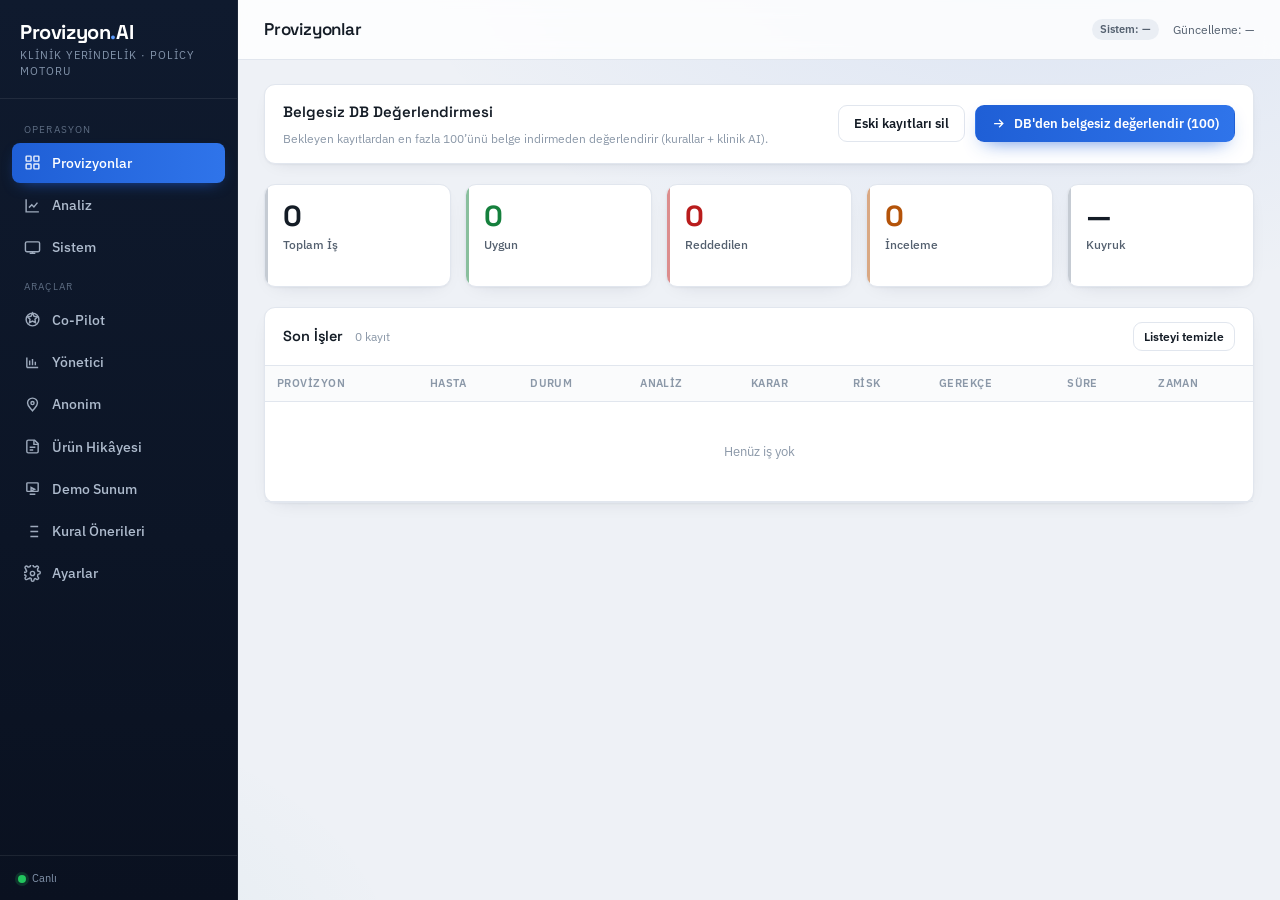
==== provizyon/provizyon_engine/static/dashboard.html @ 6553a77d "Initial import of GemmaApp workspace. Push local MedGemma gateway, provision engine, and related dem" ====
<!DOCTYPE html>
<html lang="tr">
<head>
<meta charset="utf-8">
<meta name="viewport" content="width=device-width, initial-scale=1">
<title>Provizyon · Klinik Yerindelik & Policy Motoru</title>
<link rel="preconnect" href="https://fonts.googleapis.com">
<link rel="preconnect" href="https://fonts.gstatic.com" crossorigin>
<link href="https://fonts.googleapis.com/css2?family=Space+Grotesk:wght@500;600;700&family=IBM+Plex+Sans:wght@400;500;600;700&display=swap" rel="stylesheet">
<style>
  :root{
    --bg:#eef1f6; --panel:#ffffff; --sidebar:#0f1a2e; --sidebar-hover:#1a2942;
    --border:#e1e6ee; --text:#141c26; --text2:#54606f; --text3:#8b98a8;
    --accent:#1f5fd6; --accent-deep:#123a86; --teal:#0f8a8a;
    --green:#15803d; --green-bg:#e6f6ec;
    --red:#b91c1c; --red-bg:#fdeaea; --amber:#b45309; --amber-bg:#fbf1e0;
    --gray-bg:#eaeef4; --radius:11px;
    --font-ui:"IBM Plex Sans",-apple-system,BlinkMacSystemFont,"Segoe UI",sans-serif;
    --font-display:"Space Grotesk","IBM Plex Sans",sans-serif;
    --shadow:0 1px 2px rgba(16,29,54,.04),0 6px 20px -12px rgba(16,29,54,.18);
  }
  *{box-sizing:border-box}
  html,body{margin:0;height:100%}
  body{font-family:var(--font-ui);
    background:
      radial-gradient(1100px 620px at 82% -8%, rgba(31,95,214,.09), transparent 60%),
      radial-gradient(880px 520px at -6% 108%, rgba(15,138,138,.07), transparent 55%),
      var(--bg);
    color:var(--text);font-size:14px;line-height:1.5;-webkit-font-smoothing:antialiased}
  a{color:var(--accent);text-decoration:none}
  h1,h2,h3,.font-display{font-family:var(--font-display)}

  /* Layout */
  .app{display:flex;min-height:100vh}
  .sidebar{width:238px;color:#c3cede;display:flex;flex-direction:column;
    position:fixed;top:0;bottom:0;left:0;
    background:linear-gradient(180deg,#0f1a2e 0%,#0c1526 60%,#0a1120 100%);
    border-right:1px solid rgba(255,255,255,.06)}
  .brand{padding:22px 20px 18px;border-bottom:1px solid rgba(255,255,255,.08)}
  .brand h1{font-size:20px;margin:0;color:#fff;font-weight:700;letter-spacing:-.4px;line-height:1.05}
  .brand h1 em{font-style:normal;color:#5b9bff}
  .brand span{font-size:10.5px;color:#8394ab;letter-spacing:.09em;text-transform:uppercase;display:block;margin-top:5px}
  .nav{padding:14px 12px;flex:1}
  .nav-lbl{font-size:9.5px;letter-spacing:.12em;text-transform:uppercase;color:#5d6c82;padding:10px 12px 6px}
  .nav-item{display:flex;align-items:center;gap:11px;padding:10px 12px;border-radius:8px;cursor:pointer;
    color:#aebbcd;font-size:13.5px;font-weight:500;margin-bottom:2px;user-select:none;transition:.15s}
  .nav-item:hover{background:var(--sidebar-hover);color:#fff}
  .nav-item.active{background:linear-gradient(90deg,var(--accent),#2f74ea);color:#fff;box-shadow:0 6px 16px -8px rgba(31,95,214,.9)}
  .nav-item svg{width:17px;height:17px;flex:none;opacity:.9}
  .side-foot{padding:14px 18px;border-top:1px solid rgba(255,255,255,.08);font-size:11px;color:#8394ab}
  .side-foot .dot{display:inline-block;width:8px;height:8px;border-radius:50%;background:#64748b;margin-right:6px;vertical-align:middle}
  .side-foot .dot.on{background:#22c55e;box-shadow:0 0 0 3px rgba(34,197,94,.18)}
  .side-foot .dot.err{background:#ef4444}

  .main{margin-left:238px;flex:1;display:flex;flex-direction:column;min-width:0;min-height:100vh}
  .topbar{min-height:60px;background:rgba(255,255,255,.82);backdrop-filter:blur(10px);
    border-bottom:1px solid var(--border);
    display:flex;align-items:center;justify-content:space-between;padding:0 26px;position:sticky;top:0;z-index:5;gap:16px}
  .topbar h2{font-size:17px;margin:0;font-weight:600;letter-spacing:-.2px}
  .topbar-right{display:flex;align-items:center;gap:14px;font-size:12px;color:var(--text2)}
  .content{padding:24px 26px;flex:1;max-width:1320px;width:100%}
  .content.embed-mode{padding:0;max-width:none;display:flex;flex-direction:column;
    height:calc(100vh - 60px);min-height:calc(100vh - 60px)}
  .view-embed{display:none;flex:1;min-height:0;flex-direction:column}
  .view-embed.active{display:flex}
  .view-embed iframe{flex:1;width:100%;height:100%;border:0;background:#fff;display:block}

  /* CTA / buttons */
  .btn{font-family:var(--font-ui);font-size:13px;font-weight:600;border-radius:9px;padding:9px 15px;cursor:pointer;
    border:1px solid var(--border);background:var(--panel);color:var(--text);display:inline-flex;align-items:center;gap:8px;transition:.15s}
  .btn:hover{border-color:#c4cede;box-shadow:var(--shadow)}
  .btn:disabled{opacity:.55;cursor:not-allowed}
  .btn-primary{background:linear-gradient(90deg,var(--accent),#2f74ea);color:#fff;border-color:transparent;
    box-shadow:0 8px 20px -10px rgba(31,95,214,.85)}
  .btn-primary:hover{filter:brightness(1.05);box-shadow:0 10px 26px -10px rgba(31,95,214,.95)}
  .btn svg{width:15px;height:15px}
  .cta-note{font-size:11.5px;color:var(--text3);margin-top:6px}
  .view{display:none}
  .view.active{display:block}
  .view.view-embed.active{display:flex}

  /* KPI cards */
  .kpi-row{display:grid;grid-template-columns:repeat(auto-fit,minmax(172px,1fr));gap:14px;margin-bottom:20px}
  .kpi{background:var(--panel);border:1px solid var(--border);border-radius:var(--radius);padding:16px 18px;
    box-shadow:var(--shadow);position:relative;overflow:hidden}
  .kpi:before{content:"";position:absolute;left:0;top:0;bottom:0;width:3px;background:var(--text3);opacity:.5}
  .kpi.green:before{background:var(--green)} .kpi.red:before{background:var(--red)} .kpi.amber:before{background:var(--amber)}
  .kpi .val{font-family:var(--font-display);font-size:29px;font-weight:700;line-height:1.05;letter-spacing:-.5px}
  .kpi .lbl{font-size:12px;color:var(--text2);margin-top:5px;font-weight:500}
  .kpi .sub{font-size:11px;color:var(--text3);margin-top:2px;min-height:14px}
  .kpi.green .val{color:var(--green)} .kpi.red .val{color:var(--red)} .kpi.amber .val{color:var(--amber)}

  /* Cards / panels */
  .card{background:var(--panel);border:1px solid var(--border);border-radius:var(--radius);margin-bottom:18px;box-shadow:var(--shadow)}
  .card-head{padding:14px 18px;border-bottom:1px solid var(--border);display:flex;align-items:center;justify-content:space-between;gap:12px}
  .card-head h3{margin:0;font-size:14.5px;font-weight:600;letter-spacing:-.1px}
  .card-body{padding:16px 18px}
  .muted{color:var(--text3);font-size:12px}

  /* Table */
  table{width:100%;border-collapse:collapse}
  th{text-align:left;font-size:11px;text-transform:uppercase;letter-spacing:.04em;color:var(--text3);
    font-weight:600;padding:9px 12px;border-bottom:1px solid var(--border);background:#fafbfc;position:sticky;top:0}
  td{padding:9px 12px;border-bottom:1px solid var(--border);font-size:13px;vertical-align:middle}
  tr.clickable{cursor:pointer}
  tr.clickable:hover{background:#f7f9fb}
  tr.active-row{background:#eef4ff}
  .tbl-wrap{max-height:460px;overflow:auto}

  /* Badges */
  .badge{display:inline-block;padding:2px 8px;border-radius:20px;font-size:11px;font-weight:600;white-space:nowrap}
  .b-green{background:var(--green-bg);color:var(--green)}
  .b-red{background:var(--red-bg);color:var(--red)}
  .b-amber{background:var(--amber-bg);color:var(--amber)}
  .b-gray{background:var(--gray-bg);color:var(--text2)}
  .b-blue{background:#e8f0fe;color:var(--accent)}
  .b-skip{background:#eef2f7;color:#64748b;border:1px dashed #c3cede}
  .b-teal{background:#e2f4f4;color:var(--teal)}

  /* Detail */
  .banner{display:flex;gap:14px;align-items:center;padding:16px 18px;border-radius:var(--radius);margin-bottom:16px}
  .banner.allowed{background:var(--green-bg)} .banner.denied{background:var(--red-bg)} .banner.review{background:var(--amber-bg)}
  .banner .ico{width:40px;height:40px;border-radius:50%;display:flex;align-items:center;justify-content:center;
    font-size:22px;font-weight:700;color:#fff;flex:none}
  .banner.allowed .ico{background:var(--green)} .banner.denied .ico{background:var(--red)} .banner.review .ico{background:var(--amber)}
  .banner h3{margin:0 0 2px;font-size:16px}
  .info-grid{display:grid;grid-template-columns:repeat(auto-fit,minmax(160px,1fr));gap:14px}
  .info-grid .k{font-size:10px;text-transform:uppercase;letter-spacing:.04em;color:var(--text3);display:block}
  .info-grid .v{font-weight:600}
  pre.raw{background:#0f172a;color:#cbd5e1;padding:14px;border-radius:6px;overflow:auto;font-size:11.5px;
    max-height:420px;line-height:1.5;margin:0}
  details.raw-wrap summary{cursor:pointer;font-size:12px;color:var(--text2);padding:6px 0}

  /* charts */
  .donut{width:180px;height:180px;border-radius:50%;position:relative;flex:none}
  .donut .hole{position:absolute;inset:34px;background:var(--panel);border-radius:50%;display:flex;
    flex-direction:column;align-items:center;justify-content:center}
  .donut .hole b{font-size:24px} .donut .hole span{font-size:11px;color:var(--text3)}
  .legend{display:flex;flex-direction:column;gap:7px;font-size:12.5px}
  .legend .row{display:flex;align-items:center;gap:8px}
  .legend .dot{width:11px;height:11px;border-radius:3px;flex:none}
  .bar-line{margin-bottom:12px}
  .bar-line .lab{font-size:12px;font-weight:500;margin-bottom:5px;display:flex;justify-content:space-between}
  .bar-track{display:flex;height:20px;border-radius:4px;overflow:hidden;background:var(--gray-bg)}
  .bar-track > div{display:flex;align-items:center;justify-content:center;color:#fff;font-size:10px;font-weight:600}
  .sys-grid{display:grid;grid-template-columns:repeat(auto-fill,minmax(150px,1fr));gap:12px}
  .sys-item{background:var(--panel);border:1px solid var(--border);border-radius:6px;padding:14px}
  .sys-item .v{font-size:20px;font-weight:700} .sys-item .v.warn{color:var(--red)}
  .sys-item .l{font-size:11px;color:var(--text2);margin-top:3px}

  /* settings */
  .set-row{display:flex;align-items:center;justify-content:space-between;padding:13px 0;border-bottom:1px solid var(--border)}
  .set-row:last-child{border-bottom:none}
  .set-row .desc{font-size:12px;color:var(--text3);margin-top:2px}
  input[type=number]{width:80px;padding:6px 8px;border:1px solid var(--border);border-radius:6px;font-size:13px}
  .switch{position:relative;width:42px;height:24px}
  .switch input{opacity:0;width:0;height:0}
  .slider{position:absolute;inset:0;background:#cbd5e1;border-radius:24px;transition:.2s;cursor:pointer}
  .slider:before{content:"";position:absolute;width:18px;height:18px;left:3px;top:3px;background:#fff;border-radius:50%;transition:.2s}
  .switch input:checked + .slider{background:var(--accent)}
  .switch input:checked + .slider:before{transform:translateX(18px)}
  .empty{text-align:center;color:var(--text3);padding:40px 0;font-size:13px}
  .spinner{display:inline-block;width:16px;height:16px;border:2px solid var(--border);border-top-color:var(--accent);
    border-radius:50%;animation:spin .7s linear infinite;vertical-align:middle}
  @keyframes spin{to{transform:rotate(360deg)}}

  /* MedGemma / layer detail */
  .mg-block{border:1px solid var(--border);border-radius:var(--radius);padding:15px 18px;margin:0 0 16px;
    background:linear-gradient(180deg,#f6f9fe,#ffffff)}
  .mg-block h4{margin:0 0 4px;font-size:13.5px;font-family:var(--font-display);display:flex;align-items:center;gap:8px}
  .mg-flags{display:flex;flex-wrap:wrap;gap:7px;margin:10px 0 0}
  .mg-flag{font-size:11px;padding:3px 9px;border-radius:20px;background:var(--gray-bg);color:var(--text2);font-weight:500}
  .mg-flag.pos{background:var(--green-bg);color:var(--green)}
  .mg-flag.neg{background:var(--red-bg);color:var(--red)}
  .mg-flag.na{background:#eef2f7;color:#8b98a8}
  .docmode{display:flex;gap:11px;align-items:flex-start;padding:11px 15px;border-radius:var(--radius);
    background:#eef2f7;border:1px dashed #c3cede;color:var(--text2);font-size:12.5px;margin-bottom:14px}
  .docmode b{color:var(--text)}

  /* Ürün Hikâyesi */
  .story-hero{position:relative;overflow:hidden;border-radius:16px;padding:32px 34px;margin-bottom:20px;color:#eaf1ff;
    background:linear-gradient(135deg,#0f1a2e 0%,#123a86 62%,#1f5fd6 130%)}
  .story-hero:after{content:"";position:absolute;inset:0;opacity:.5;
    background:radial-gradient(520px 300px at 88% 0%,rgba(91,155,255,.35),transparent 60%)}
  .story-hero>*{position:relative;z-index:1}
  .story-hero .ey{font-size:11px;letter-spacing:.14em;text-transform:uppercase;color:#8fb4ff;font-weight:600}
  .story-hero h1{font-size:30px;margin:8px 0 10px;letter-spacing:-.6px;line-height:1.08;color:#fff;max-width:20ch}
  .story-hero p{font-size:14.5px;color:#c3d4f2;margin:0;max-width:70ch;line-height:1.6}
  .cap-grid{display:grid;grid-template-columns:repeat(auto-fit,minmax(240px,1fr));gap:14px;margin-bottom:18px}
  .cap{border:1px solid var(--border);border-radius:var(--radius);padding:16px 18px;background:var(--panel);box-shadow:var(--shadow)}
  .cap .tag{font-size:10.5px;letter-spacing:.06em;text-transform:uppercase;font-weight:700;margin-bottom:7px;display:inline-block}
  .cap.clin{border-top:3px solid var(--teal)} .cap.clin .tag{color:var(--teal)}
  .cap.policy{border-top:3px solid var(--accent)} .cap.policy .tag{color:var(--accent)}
  .cap.exp{border-top:3px solid var(--amber)} .cap.exp .tag{color:var(--amber)}
  .cap h4{margin:0 0 6px;font-size:15px;font-family:var(--font-display)}
  .cap p{margin:0;font-size:12.8px;color:var(--text2);line-height:1.55}
  .quote{border-left:3px solid var(--accent);background:#f6f9fe;padding:14px 18px;border-radius:0 10px 10px 0;
    font-size:13.5px;color:var(--text);line-height:1.62}
  .story-grid{display:grid;grid-template-columns:1fr 1fr;gap:18px}
  @media(max-width:860px){.story-grid{grid-template-columns:1fr}}
  .chk{list-style:none;padding:0;margin:0}
  .chk li{padding:7px 0 7px 26px;position:relative;font-size:13px;color:var(--text);border-bottom:1px solid var(--border)}
  .chk li:last-child{border-bottom:none}
  .chk li:before{content:"";position:absolute;left:0;top:11px;width:14px;height:14px;border-radius:4px;background:var(--green-bg);
    border:1px solid var(--green)}
  .chk.todo li:before{background:var(--amber-bg);border-color:var(--amber)}
  .steps{counter-reset:s;list-style:none;padding:0;margin:0}
  .steps li{position:relative;padding:10px 0 10px 40px;font-size:13px;border-bottom:1px solid var(--border)}
  .steps li:last-child{border-bottom:none}
  .steps li:before{counter-increment:s;content:counter(s);position:absolute;left:0;top:9px;width:26px;height:26px;
    border-radius:50%;background:var(--accent);color:#fff;font-weight:700;font-size:12px;display:flex;align-items:center;justify-content:center}
  .metric-tbl td{padding:8px 12px}
  .metric-tbl td:last-child{text-align:right;font-family:var(--font-display);font-weight:600}
  .funnel-note{font-size:12.5px;color:var(--text2);line-height:1.55;margin:0 0 14px}
  .funnel-strip{display:grid;grid-template-columns:repeat(6,minmax(0,1fr));gap:10px;margin:0}
  @media(max-width:1100px){.funnel-strip{grid-template-columns:repeat(3,minmax(0,1fr))}}
  @media(max-width:640px){.funnel-strip{grid-template-columns:1fr 1fr}}
  .funnel-step{position:relative;border:1px solid var(--border);border-radius:12px;padding:14px 12px 12px;
    background:linear-gradient(180deg,#fbfcfe 0%,#f3f7fc 100%);min-height:118px}
  .funnel-step .n{position:absolute;top:10px;right:10px;width:22px;height:22px;border-radius:50%;
    background:var(--accent);color:#fff;font-size:11px;font-weight:700;display:flex;align-items:center;justify-content:center}
  .funnel-step .lbl{font-size:11.5px;font-weight:600;color:var(--text2);line-height:1.35;padding-right:24px;min-height:2.6em}
  .funnel-step .val{font-family:var(--font-display);font-size:22px;font-weight:700;letter-spacing:-.4px;margin:6px 0 4px;color:var(--text)}
  .funnel-step .hint{font-size:11px;color:var(--muted);line-height:1.4}
  .funnel-step.pilot{border-color:#c7d9f5;background:linear-gradient(180deg,#f7faff 0%,#eef5ff 100%)}
  .funnel-callout{margin-top:14px;padding:12px 14px;border-radius:10px;background:#f6f9fe;border:1px solid #d7e4f6;
    font-size:12.5px;color:var(--text2);line-height:1.55}
  .funnel-callout b{color:var(--text)}
  .shadow-advice{margin:0 0 16px;padding:14px 16px;border-radius:12px;border:1px dashed #c4a35a;
    background:linear-gradient(180deg,#fffbeb 0%,#fef9ef 100%)}
  .shadow-advice.match{border-color:#c4a35a}
  .shadow-advice.miss{border-style:solid;border-color:#d7e0ec;background:#f7f9fc}
  .shadow-advice h4{margin:0 0 6px;font-size:13.5px;font-family:var(--font-display);display:flex;gap:8px;align-items:center;flex-wrap:wrap}
  .shadow-advice p{margin:0;font-size:12.5px;color:var(--text2);line-height:1.55}
</style>
</head>
<body>
<div class="app">
  <!-- Sidebar -->
  <aside class="sidebar">
    <div class="brand">
      <h1>Provizyon<em>.</em>AI</h1>
      <span>Klinik Yerindelik · Policy Motoru</span>
    </div>
    <nav class="nav">
      <div class="nav-lbl">Operasyon</div>
      <div class="nav-item active" data-view="prov" data-title="Provizyonlar">
        <svg viewBox="0 0 24 24" fill="none" stroke="currentColor" stroke-width="2"><rect x="3" y="3" width="7" height="7" rx="1"/><rect x="14" y="3" width="7" height="7" rx="1"/><rect x="3" y="14" width="7" height="7" rx="1"/><rect x="14" y="14" width="7" height="7" rx="1"/></svg>
        Provizyonlar
      </div>
      <div class="nav-item" data-view="analiz" data-title="Analiz">
        <svg viewBox="0 0 24 24" fill="none" stroke="currentColor" stroke-width="2"><path d="M3 3v18h18"/><path d="M7 15l4-4 3 3 5-6"/></svg>
        Analiz
      </div>
      <div class="nav-item" data-view="sistem" data-title="Sistem Sağlığı">
        <svg viewBox="0 0 24 24" fill="none" stroke="currentColor" stroke-width="2"><rect x="2" y="4" width="20" height="14" rx="2"/><path d="M8 20h8M12 18v2"/></svg>
        Sistem
      </div>
      <div class="nav-lbl">Araçlar</div>
      <div class="nav-item" data-view="copilot" data-title="Co-Pilot">
        <svg viewBox="0 0 24 24" fill="none" stroke="currentColor" stroke-width="2"><path d="M12 3l2.2 4.5L19 8.3l-3.5 3.4.8 4.8L12 14.3 7.7 16.5l.8-4.8L5 8.3l4.8-.8z"/><circle cx="12" cy="12" r="9"/></svg>
        Co-Pilot
      </div>
      <div class="nav-item" data-view="yonetici" data-title="Yönetici Özeti">
        <svg viewBox="0 0 24 24" fill="none" stroke="currentColor" stroke-width="2"><path d="M4 19V5M4 19h16M8 16V9M12 16V7M16 16v-5"/></svg>
        Yönetici
      </div>
      <div class="nav-item" data-view="anonim" data-title="Anonim Önizleme">
        <svg viewBox="0 0 24 24" fill="none" stroke="currentColor" stroke-width="2"><path d="M12 3a7 7 0 0 1 7 7c0 4-3 6-7 11-4-5-7-7-7-11a7 7 0 0 1 7-7z"/><circle cx="12" cy="10" r="2.2"/></svg>
        Anonim
      </div>
      <div class="nav-item" data-view="hikaye" data-title="Ürün Hikâyesi">
        <svg viewBox="0 0 24 24" fill="none" stroke="currentColor" stroke-width="2"><path d="M4 5a2 2 0 0 1 2-2h9l5 5v11a2 2 0 0 1-2 2H6a2 2 0 0 1-2-2z"/><path d="M14 3v6h6M8 13h8M8 17h5"/></svg>
        Ürün Hikâyesi
      </div>
      <div class="nav-item" data-view="demosunum" data-title="Demo Sunum">
        <svg viewBox="0 0 24 24" fill="none" stroke="currentColor" stroke-width="2"><path d="M5 4h14a1 1 0 0 1 1 1v10a1 1 0 0 1-1 1H5a1 1 0 0 1-1-1V5a1 1 0 0 1 1-1z"/><path d="M8 20h8M10 10.5l5 2.5-5 2.5z"/></svg>
        Demo Sunum
      </div>
      <div class="nav-item" data-view="kuralonerileri" data-title="Kural Önerileri">
        <svg viewBox="0 0 24 24" fill="none" stroke="currentColor" stroke-width="2"><path d="M9 5h11M9 12h11M9 19h11"/><path d="M4 5h.01M4 12h.01M4 19h.01"/></svg>
        Kural Önerileri
      </div>
      <div class="nav-item" data-view="ayarlar" data-title="Ayarlar">
        <svg viewBox="0 0 24 24" fill="none" stroke="currentColor" stroke-width="2"><circle cx="12" cy="12" r="3"/><path d="M19.4 15a1.6 1.6 0 0 0 .3 1.8l.1.1a2 2 0 1 1-2.8 2.8l-.1-.1a1.6 1.6 0 0 0-2.7 1.1V21a2 2 0 1 1-4 0v-.1A1.6 1.6 0 0 0 7 19.4a1.6 1.6 0 0 0-1.8.3l-.1.1a2 2 0 1 1-2.8-2.8l.1-.1a1.6 1.6 0 0 0-1.1-2.7H1a2 2 0 1 1 0-4h.1A1.6 1.6 0 0 0 2.6 7a1.6 1.6 0 0 0-.3-1.8l-.1-.1a2 2 0 1 1 2.8-2.8l.1.1A1.6 1.6 0 0 0 7 2.6h.1A1.6 1.6 0 0 0 9 1.1V1a2 2 0 1 1 4 0v.1A1.6 1.6 0 0 0 15 2.6a1.6 1.6 0 0 0 1.8-.3l.1-.1a2 2 0 1 1 2.8 2.8l-.1.1a1.6 1.6 0 0 0-.3 1.8V7a1.6 1.6 0 0 0 1.1 1.9H21a2 2 0 1 1 0 4h-.1a1.6 1.6 0 0 0-1.5 1z"/></svg>
        Ayarlar
      </div>
    </nav>
    <div class="side-foot">
      <div><span class="dot" id="liveDot"></span><span id="liveText">Bağlanıyor…</span></div>
    </div>
  </aside>

  <!-- Main -->
  <div class="main">
    <div class="topbar">
      <h2 id="viewTitle">Provizyonlar</h2>
      <div class="topbar-right">
        <span id="sysBadge" class="badge b-gray">Sistem: —</span>
        <span>Güncelleme: <span id="lastUpdate">—</span></span>
      </div>
    </div>

    <div class="content">
      <!-- ============ PROVIZYONLAR ============ -->
      <section class="view active" id="view-prov">
        <div class="card" style="margin-bottom:20px">
          <div class="card-body" style="display:flex;align-items:center;justify-content:space-between;gap:18px;flex-wrap:wrap">
            <div>
              <div style="font-family:var(--font-display);font-weight:600;font-size:15px">Belgesiz DB Değerlendirmesi</div>
              <div class="cta-note">Bekleyen kayıtlardan en fazla 100’ünü belge indirmeden değerlendirir (kurallar + klinik AI).</div>
            </div>
            <div style="display:flex;align-items:center;gap:10px;flex-wrap:wrap">
              <span id="ctaMsg" class="cta-note" style="margin:0"></span>
              <button class="btn" id="ctaClearOld" type="button" title="Tamamlanan / eski sonuçları listeden sil">Eski kayıtları sil</button>
              <button class="btn btn-primary" id="ctaDocless">
                <svg viewBox="0 0 24 24" fill="none" stroke="currentColor" stroke-width="2"><path d="M5 12h14M13 6l6 6-6 6"/></svg>
                DB'den belgesiz değerlendir (100)
              </button>
            </div>
          </div>
        </div>
        <div class="kpi-row">
          <div class="kpi"><div class="val" id="kpiTotal">—</div><div class="lbl">Toplam İş</div></div>
          <div class="kpi green"><div class="val" id="kpiOk">—</div><div class="lbl">Uygun</div></div>
          <div class="kpi red"><div class="val" id="kpiDenied">—</div><div class="lbl">Reddedilen</div></div>
          <div class="kpi amber"><div class="val" id="kpiReview">—</div><div class="lbl">İnceleme</div></div>
          <div class="kpi"><div class="val" id="kpiQueue">—</div><div class="lbl">Kuyruk</div><div class="sub" id="kpiQueueSub"></div></div>
        </div>

        <div class="card">
          <div class="card-head"><h3>Son İşler</h3><span class="muted" id="recentCount"></span>
            <button class="btn" id="btnClearRecent" type="button" style="margin-left:auto;font-size:12px;padding:6px 10px">Listeyi temizle</button>
          </div>
          <div class="tbl-wrap">
            <table>
              <thead><tr><th>Provizyon</th><th>Hasta</th><th>Durum</th><th>Analiz</th><th>Karar</th><th>Risk</th><th>Gerekçe</th><th>Süre</th><th>Zaman</th></tr></thead>
              <tbody id="recentTb"><tr><td colspan="9" class="empty">Yükleniyor…</td></tr></tbody>
            </table>
          </div>
        </div>

        <div class="card" id="detailCard" style="display:none">
          <div class="card-head"><h3>İş Detayı</h3><span class="muted" id="detailId"></span></div>
          <div class="card-body" id="jobDetail"></div>
        </div>
      </section>

      <!-- ============ ANALIZ ============ -->
      <section class="view" id="view-analiz">
        <div id="anLoading" class="empty"><span class="spinner"></span> Analiz yükleniyor…</div>
        <div id="anContent" style="display:none">
          <div class="kpi-row">
            <div class="kpi"><div class="val" id="anTotal">—</div><div class="lbl">Toplam Provizyon</div><div class="sub" id="anTotalSub"></div></div>
            <div class="kpi"><div class="val" id="anPoints">—</div><div class="lbl">Vektör Nokta</div><div class="sub"></div></div>
            <div class="kpi"><div class="val" id="anHuv">—</div><div class="lbl">HUV Kayıt</div><div class="sub"></div></div>
            <div class="kpi"><div class="val" id="anSut">—</div><div class="lbl">SUT Kayıt</div><div class="sub"></div></div>
          </div>
          <div class="card">
            <div class="card-head"><h3>Nihai Karar Dağılımı</h3></div>
            <div class="card-body" style="display:flex;gap:32px;align-items:center;flex-wrap:wrap">
              <div class="donut" id="anDonut"></div>
              <div class="legend" id="anLegend"></div>
            </div>
          </div>
          <div class="card">
            <div class="card-head"><h3>Katman Durumları</h3></div>
            <div class="card-body" id="anLayerBars"></div>
          </div>
          <div class="card">
            <div class="card-head"><h3>Demografi</h3></div>
            <div class="card-body" style="display:grid;grid-template-columns:repeat(auto-fit,minmax(230px,1fr));gap:24px">
              <div><div class="muted" style="margin-bottom:8px">Yaş Grubu</div><div id="anYasBars"></div></div>
              <div><div class="muted" style="margin-bottom:8px">Cinsiyet</div><div id="anCinsBars"></div></div>
              <div><div class="muted" style="margin-bottom:8px">Kurum Tipi</div><div id="anFacBars"></div></div>
            </div>
          </div>
          <div class="card">
            <div class="card-head"><h3>Kurum Bazlı Performans</h3></div>
            <div class="tbl-wrap" style="max-height:360px">
              <table>
                <thead><tr>
                  <th>Kurum</th><th>Toplam</th><th>Uygun</th><th>Tanı Uyumsuz</th>
                  <th>Tanı Eksik</th><th>İnceleme</th><th>Diğer Red</th><th>Onay Oranı</th>
                </tr></thead>
                <tbody id="anKurumTb"><tr><td colspan="8" class="empty">—</td></tr></tbody>
              </table>
            </div>
          </div>
          <div class="card">
            <div class="card-head"><h3>Son Tanı Uyumsuzluk Örnekleri</h3></div>
            <div class="tbl-wrap" style="max-height:320px">
              <table>
                <thead><tr><th>Provizyon</th><th>Layer</th><th>Kurum</th><th>Karar</th><th>Mesaj</th></tr></thead>
                <tbody id="anFailTb"><tr><td colspan="5" class="empty">—</td></tr></tbody>
              </table>
            </div>
          </div>
        </div>
      </section>

      <!-- ============ SISTEM ============ -->
      <section class="view" id="view-sistem">
        <div class="card">
          <div class="card-head"><h3>Servisler & Kaynaklar</h3><span class="muted" id="sysTs"></span></div>
          <div class="card-body"><div class="sys-grid" id="sysGrid"><div class="empty"><span class="spinner"></span> Yükleniyor…</div></div></div>
        </div>
      </section>

      <!-- ============ MODEL & HIKAYE ============ -->
      <section class="view" id="view-hikaye">
        <div class="story-hero">
          <div class="ey">Ürün Konumu</div>
          <h1>İki yetenek, bir uzman katmanı</h1>
          <p>MedGemma <strong>klinik yorum ve risk işareti</strong> üretir; canlı ödeme/mevzuat kararı ise
             <strong>deterministik SUT/HUV/ICD kural motorundadır</strong>. Yapay zekâ canlı karar verici değildir;
             belirsizlik ve yeni kural, yapılandırılmış uzman onayından geçer.</p>
        </div>

        <div class="cap-grid">
          <div class="cap clin">
            <span class="tag">Olasılıksal</span>
            <h4>Klinik Yerindelik Asistanı</h4>
            <p>MedGemma ağırlıklı. Çıktı tavsiye ve risk işaretidir; canlı bağlayıcı karar değildir.
               Belge yoksa yalnız üstveriyle klinik yerindelik yorumlar.</p>
          </div>
          <div class="cap policy">
            <span class="tag">Bağlayıcı</span>
            <h4>Kurumsal Politika ve Provizyon Motoru</h4>
            <p>Deterministik. SUT/HUV/ICD ve belge kuralları ile açıklanabilir sonuç.
               Canlı kararı bu katman verir; sonuç izlenebilir ve denetlenebilir.</p>
          </div>
          <div class="cap exp">
            <span class="tag">İnsan</span>
            <h4>Uzman İnceleme ve Yayın</h4>
            <p>Belirsizlik ve yeni kural için yetkili medikal-politika uzmanı.
               Yapılandırılmış karar → taslak → gölge gözlem → yönetim onayı → kontrollü yayın.</p>
          </div>
        </div>

        <div class="card">
          <div class="card-head"><h3>Yöneticiye kısa cevap</h3><span class="badge b-blue">Sabit ürün dili</span></div>
          <div class="card-body">
            <div class="quote">
              İki ayrı yerindeliği net ayırıyoruz: MedGemma klinik yorum üretir; canlı ödeme/mevzuat kararı
              deterministik kural motorundadır. Geçmişte <b>2,36 milyon</b> provizyon satırı tarandı;
              bu satırların tamamı Qdrant’a yazılmadı ve tamamı MedGemma’ya gönderilmedi — deterministik
              katmanla REVIEW yoğunluğu süzüldü, öncelikli <b>50</b> aday shadow incelemeye alındı,
              guardrail sonrası <b>3</b> gölge aday kaldı. 703790’da model geniş ICD önerirken göz→kulak
              kod hatası yaptı; öneri reddedilip yalnız <b>H40</b> kapalı gölge öneriye daraltıldı —
              canlı “manuel inceleme gerekli” değişmedi. Sonraki adım daha fazla model değil: uzman
              onayı → taslak → gölge deneme → kontrollü yayın.
            </div>
          </div>
        </div>

        <div class="card">
          <div class="card-head">
            <h3>İnceleme azaltma hunisi</h3>
            <span class="badge b-blue">2,36M → Top-50 → gölge</span>
          </div>
          <div class="card-body">
            <p id="shadowFunnelSubtitle" class="funnel-note">
              Paket özeti yükleniyor…
            </p>
            <div id="shadowFunnelStrip" class="funnel-strip"></div>
            <div id="shadowFunnelCallout" class="funnel-callout" hidden></div>
          </div>
        </div>

        <div class="story-grid">
          <div class="card">
            <div class="card-head"><h3>Üç katman — ne karşılıyoruz?</h3></div>
            <table>
              <thead><tr><th>Katman</th><th>Rol</th><th>Durum</th></tr></thead>
              <tbody>
                <tr><td style="font-weight:500">Klinik yerindelik</td><td style="color:var(--text2)">MedGemma tavsiye / risk</td><td><span class="badge b-amber">Kısmen</span></td></tr>
                <tr><td style="font-weight:500">Kurumsal politika motoru</td><td style="color:var(--text2)">SUT/HUV/ICD deterministik</td><td><span class="badge b-green">Büyük ölçüde</span></td></tr>
                <tr><td style="font-weight:500">Uzman + gölge gözlem + yayın</td><td style="color:var(--text2)">Yapılandırılmış onay → kural</td><td><span class="badge b-amber">Kısmen</span></td></tr>
              </tbody>
            </table>
          </div>
          <div class="card">
            <div class="card-head"><h3>İki sepet (karıştırılmamalı)</h3></div>
            <div class="card-body">
              <div style="margin-bottom:12px">
                <div style="font-weight:600;margin-bottom:3px">1 — Kurumsal bilgi + politika</div>
                <div class="muted" style="font-size:12.5px">Listeler, eşleştirme, kural hafızası, deterministik motor, inceleme kuyruğu, 703790 kapalı gölge öneri.</div>
              </div>
              <div>
                <div style="font-weight:600;margin-bottom:3px">2 — Çalışma ortamı (GemmaApp)</div>
                <div class="muted" style="font-size:12.5px">Model sunucusu, ağ geçidi, provizyon API/işçi/izleyici, kuyruk ve vektör servisleri, mimari dokümanlar.</div>
              </div>
            </div>
          </div>
        </div>

        <div class="story-grid">
          <div class="card">
            <div class="card-head">
              <h3>703790 — Model hatası → H40 daraltma</h3>
              <span id="shadowBadges" style="display:flex;gap:6px;flex-wrap:wrap">
                <span class="badge b-skip">Gölge gözlem kapalı</span>
                <span class="badge b-amber">Yayına hazır değil</span>
                <span class="badge b-gray">İnsan onayı yok</span>
              </span>
            </div>
            <div class="card-body">
              <p style="margin:0 0 12px;font-size:13px;color:var(--text2)">
                Sinir lifi analizörü (NFA). Model geniş ICD önerirken göz→kulak kod açıklaması hatası yaptı;
                öneri reddedildi, yalnız <b>H40*</b> (glokom) için kapalı gölge öneri hazırlandı.
                Canlı davranış değişmedi: <b>manuel inceleme gerekli</b>, otomatik onay yok
                (gölge kapalı · yayına hazır değil · otomatik uygulama yok).
              </p>
              <table class="metric-tbl">
                <tbody id="shadowH40Metrics">
                  <tr><td>Geçmiş 703790 inceleme satırı</td><td>212</td></tr>
                  <tr><td>H40 eşleşmesi (düzeltilmiş)</td><td>146</td></tr>
                  <tr><td>Teorik tam çözüm</td><td>7</td></tr>
                  <tr><td>Kısmi çözüm</td><td>139</td></tr>
                  <tr><td>H40 dışı (manuel kalır)</td><td>66</td></tr>
                </tbody>
              </table>
              <p id="shadowCounterfactualNote" class="muted" style="margin:12px 0 0;font-size:12px">
                Eski geniş model varsayımı (199 / 16 tam çözüm) geçersiz sayılır — yönetim kararı için kullanılmaz.
              </p>
              <p id="shadowBundleMeta" class="muted" style="margin:8px 0 0;font-size:11.5px;word-break:break-all"></p>
            </div>
          </div>
          <div class="card">
            <div class="card-head"><h3>Sonraki somut adımlar</h3></div>
            <div class="card-body">
              <ol class="steps">
                <li>Yönetici cevabını ilet; 703790 brifingi + paketle medikal-politika uzmanına git.</li>
                <li>Yapılandırılmış uzman kararı → kural taslağı → doğrulama.</li>
                <li>Uygunsa gölge deneme; rapor → yönetim.</li>
                <li>Onay sonrası kontrollü yayın; geri alma hazır.</li>
                <li>Sürekli öğrenme döngüsünün ürünleşmesi.</li>
              </ol>
            </div>
          </div>
        </div>

        <div class="card" style="margin-top:16px">
          <div class="card-head">
            <h3>İnceleme azaltma — karar defteri</h3>
            <span class="badge b-blue">özet · salt okunur</span>
          </div>
          <div class="card-body" style="padding-top:0">
            <p class="muted" style="font-size:12.5px;margin:12px 0">
              Aktarım paketinin özeti. Canlı kural değildir; üretim veritabanına veya kural hafızasına yazılmaz.
              Doğrulama komutu: <code>python provizyon/scripts/validate_shadow_handoff.py</code>
            </p>
            <div id="shadowRegisterStatus" class="muted" style="font-size:12px;margin-bottom:8px">Yükleniyor…</div>
            <div style="overflow:auto">
              <table>
                <thead>
                  <tr>
                    <th>Grup</th><th>Kod</th><th>Tema</th><th>Önerilen durum</th>
                    <th>Güven</th><th>İnceleme</th>
                  </tr>
                </thead>
                <tbody id="shadowRegisterTb">
                  <tr><td colspan="6" class="empty">—</td></tr>
                </tbody>
              </table>
            </div>
          </div>
        </div>

        <div class="card" style="margin-top:16px">
          <div class="card-head"><h3>703790 ICD önek sınıfları</h3><span class="badge b-skip">H40 çekirdek</span></div>
          <div class="card-body" style="padding-top:0;overflow:auto">
            <table style="margin-top:12px">
              <thead><tr><th>Önek</th><th>Sınıf</th><th>Satır</th><th>Gerekçe</th></tr></thead>
              <tbody id="shadowPrefixTb">
                <tr><td colspan="4" class="empty">—</td></tr>
              </tbody>
            </table>
          </div>
        </div>

        <div class="story-grid">
          <div class="card">
            <div class="card-head"><h3>Karşılıyoruz</h3></div>
            <div class="card-body">
              <ul class="chk">
                <li>2,36M geçmiş tarama → Top-50 → 3 gölge aday hunisi (paket özeti ekranda)</li>
                <li>Canlı karar deterministik; yapay zekâ ≠ canlı kural</li>
                <li>Katalog / çalışma kuralları / vektör hafıza (karar verici değil)</li>
                <li>703790: geniş öneri reddi → yalnız H40; canlı değişmedi</li>
                <li>Ağ geçidi süre sınırı 300 sn / HTTP 504 (istemci loglama sözleşmesi)</li>
              </ul>
            </div>
          </div>
          <div class="card">
            <div class="card-head"><h3>Kısmen / sıradaki</h3></div>
            <div class="card-body">
              <ul class="chk todo">
                <li>Klinik girdi paketi (lab/ilaç/geçmiş her vakada tam değil)</li>
                <li>Uzman arayüzü (aday kovaları veri tarafında hazır)</li>
                <li>Kural taslağı doğrulama + tam gölge gözlem metrikleri + yayın/geri alma kapıları</li>
              </ul>
              <ul class="chk" style="margin-top:8px">
                <li>Sonuçlarda salt okunur gölge tavsiye (703790+H40*; canlı karar değişmez)</li>
              </ul>
            </div>
          </div>
        </div>
      </section>

      <!-- ============ EMBED: COPILOT / YONETICI / ANONIM ============ -->
      <section class="view view-embed" id="view-copilot">
        <iframe title="Co-Pilot" data-src="/copilot" loading="lazy"></iframe>
      </section>
      <section class="view view-embed" id="view-yonetici">
        <iframe title="Yönetici Raporu" data-src="/dashboard/yonetici" loading="lazy"></iframe>
      </section>
      <section class="view view-embed" id="view-anonim">
        <iframe title="Anonim Önizleme" data-src="/dashboard/demo" loading="lazy"></iframe>
      </section>
      <section class="view view-embed" id="view-demosunum">
        <iframe title="Demo Sunum" data-src="/dashboard/demo-sunum" loading="lazy"></iframe>
      </section>
      <section class="view view-embed" id="view-kuralonerileri">
        <iframe title="Kural Önerileri Demo" data-src="/dashboard/kural-onerileri" loading="lazy"></iframe>
      </section>

      <!-- ============ AYARLAR ============ -->
      <section class="view" id="view-ayarlar">
        <div class="card" style="max-width:640px">
          <div class="card-head"><h3>Görünüm & Yenileme</h3></div>
          <div class="card-body">
            <div class="set-row">
              <div><strong>Otomatik yenileme</strong><div class="desc">Son işler listesini periyodik güncelle</div></div>
              <label class="switch"><input type="checkbox" id="setAuto" checked><span class="slider"></span></label>
            </div>
            <div class="set-row">
              <div><strong>Yenileme aralığı</strong><div class="desc">Saniye cinsinden</div></div>
              <input type="number" id="setInterval" min="2" max="120" value="6">
            </div>
            <div class="set-row">
              <div><strong>Listede kimlik maskele</strong><div class="desc">Provizyonlar listesinde ad/TC/sicil kısaltılır. Tam anonim panel için: Anonim sekmesi.</div></div>
              <label class="switch"><input type="checkbox" id="setAnon"><span class="slider"></span></label>
            </div>
            <div class="set-row">
              <div><strong>API</strong><div class="desc">Bu panelin bağlı olduğu kök adres</div></div>
              <span class="v" id="setApiBase" style="font-weight:600;font-size:13px">aynı köken</span>
            </div>
          </div>
        </div>
      </section>
    </div>
  </div>
</div>

<script>
const API='';
// ---- label / renk haritaları ----
const KARAR_LABEL={uygun:'Uygun',manuel_inceleme:'Manuel İnceleme',tani_uyumsuz:'Tanı Uyumsuz',tani_eksik:'Tanı Eksik',evrak_eksik:'Evrak Eksik',klinik_uyumsuzluk:'Klinik Uyumsuzluk',belge_kaniti_yetersiz:'Belge Kanıtı Yetersiz',belge_analizi_tamamlanamadi:'Analiz Tamamlanamadı',yanlis_hasta_belgesi:'Yanlış Hasta Belgesi'};
const KARAR_BADGE={uygun:'b-green',manuel_inceleme:'b-amber',tani_uyumsuz:'b-red',tani_eksik:'b-red',evrak_eksik:'b-red',klinik_uyumsuzluk:'b-red',belge_kaniti_yetersiz:'b-red',yanlis_hasta_belgesi:'b-red',belge_analizi_tamamlanamadi:'b-gray'};
const DENIED=['tani_eksik','tani_uyumsuz','evrak_eksik','yanlis_hasta_belgesi','klinik_uyumsuzluk','belge_kaniti_yetersiz'];
const JOB_STATUS_LABEL={done:'Tamam',failed:'Hata',queued:'Kuyrukta',processing:'İşleniyor',pending:'Bekliyor'};
const PIPELINE_LABEL={full:'Tam',vision:'Görsel',text:'Metin',ocr:'OCR'};
const RISK_LABEL={low:'Düşük',medium:'Orta',high:'Yüksek',critical:'Kritik'};
const RISK_BADGE={low:'b-green',medium:'b-amber',high:'b-red',critical:'b-red'};

// ---- ayarlar (localStorage) ----
const SET=Object.assign({auto:true,interval:6,anon:false},JSON.parse(localStorage.getItem('provdash')||'{}'));
function saveSet(){localStorage.setItem('provdash',JSON.stringify(SET))}

// ---- util ----
function esc(s){return String(s==null?'':s).replace(/[&<>"]/g,c=>({'&':'&amp;','<':'&lt;','>':'&gt;','"':'&quot;'}[c]))}
function fmtN(n){return (n==null?0:n).toLocaleString('tr-TR')}
function timeAgo(ts){if(!ts)return '';const t=typeof ts==='number'?ts*1000:Date.parse(ts);if(isNaN(t))return '';
  const s=Math.floor((Date.now()-t)/1000);if(s<60)return s+' sn önce';if(s<3600)return Math.floor(s/60)+' dk önce';
  if(s<86400)return Math.floor(s/3600)+' sa önce';return Math.floor(s/86400)+' gün önce'}
function anon(v,keep){if(!SET.anon||!v)return v;const s=String(v);return s.length<=keep?'•••':s.slice(0,keep)+'•••'}

let _items=[],_activeId=null;

// ---- navigation ----
const EMBED_VIEWS=new Set(['copilot','yonetici','anonim','demosunum','kuralonerileri']);
function activateEmbed(viewId){
  const content=document.querySelector('.content');
  if(content)content.classList.toggle('embed-mode', EMBED_VIEWS.has(viewId));
  if(!EMBED_VIEWS.has(viewId))return;
  const iframe=document.querySelector('#view-'+viewId+' iframe');
  if(!iframe)return;
  const base=iframe.getAttribute('data-src')||'';
  // Anonim: ana listeyle senkron kalsın — her açılışta taze yükle (recent/done).
  // Demo Sunum: animasyonu baştan almak için her açılışta taze yükle.
  if((viewId==='anonim' || viewId==='demosunum') && base){
    iframe.setAttribute('src', base + (base.includes('?')?'&':'?') + '_=' + Date.now());
    return;
  }
  if(!iframe.getAttribute('src') && base){
    iframe.setAttribute('src', base);
  }
}
document.querySelectorAll('.nav-item').forEach(el=>{
  el.onclick=()=>{
    const v=el.dataset.view;
    document.querySelectorAll('.nav-item').forEach(n=>n.classList.toggle('active',n===el));
    document.querySelectorAll('.view').forEach(s=>s.classList.remove('active'));
    const viewEl=document.getElementById('view-'+v);
    if(viewEl)viewEl.classList.add('active');
    document.getElementById('viewTitle').textContent=el.dataset.title||el.textContent.trim();
    activateEmbed(v);
    if(v==='analiz')loadAnalytics();
    if(v==='sistem')loadHealth();
    if(v==='hikaye')loadShadowHandoff();
  };
});

// ════════ Ürün Hikâyesi — gölge paket özeti ════════
const SHADOW_GROUP_TR={
  recommended_shadow_pilot:'Önerilen gölge deneme',
  conditional_shadow_backlog:'Koşullu gölge bekleme',
  guardrail_blocked_ai_approval:'Güven eşiğiyle bloklandı',
  not_selected_for_shadow_preview:'Gölge önizlemeye alınmadı',
  keep_manual_review:'Manuel incelemede kalsın',
  mapping_backlog:'Eşleştirme bekleyen',
};
const SHADOW_THEME_TR={
  eye_ear:'Göz / kulak',
  obstetric_pregnancy:'Obstetrik / gebelik',
  covid_or_viral_infection:'Covid / viral enfeksiyon',
  non_specific_symptom_dominant:'Belirgin olmayan semptom',
  cardiology_symptom_or_monitoring:'Kardiyoloji / izlem',
  local_huv_mapping:'Yerel HUV eşleştirme',
};
const SHADOW_DISP_TR={
  prepare_shadow_only_policy_proposal_for_governance_review:'Yalnız gölge politika önerisi hazırla (yönetim incelemesi)',
  keep_as_conditional_shadow_backlog_until_human_or_policy_governance_review:'Koşullu gölge beklemede tut',
  do_not_shadow_stage_without_stronger_evidence_or_human_governance:'Daha güçlü kanıt / insan onayı olmadan gölgeye alma',
  hold_for_human_or_policy_review:'İnsan veya politika incelemesi için beklet',
  keep_manual_review:'Manuel incelemede tut',
  resolve_mapping_before_any_review_reduction_policy:'Önce eşleştirmeyi çöz',
};
const SHADOW_PREFIX_CLASS_TR={
  shadow_candidate_core:'Gölge çekirdek aday',
  observation_only:'Yalnız gözlem',
  manual_review:'Manuel inceleme',
};
const SHADOW_PREFIX_REASON_TR={
  'Glaucoma is the conservative NFA-coherent shadow cohort.':'Glokom, NFA ile uyumlu temkinli gölge kohortudur.',
  'Optic neuritis may be relevant, but requires human medical validation.':'Optik nörit ilgili olabilir; insan tıbbi doğrulama gerekir.',
  'Observed visual-pathway code; retain for analysis only.':'Görülen görme yolu kodu; yalnız analiz için tut.',
  'Retinal disease code; clinical NFA specificity is not established here.':'Retina hastalığı kodu; NFA özgüllüğü burada kesinleşmedi.',
  'Vitreous disorders are not sufficiently specific for NFA shadow pass.':'Vitreus bozuklukları NFA gölge geçişi için yeterince özgül değil.',
  'Refraction/accommodation disorders are common but not specific NFA indications.':'Refraksiyon/akomodasyon sık görülür ama NFA için özgül endikasyon değil.',
  'Lacrimal-system disorders are not a specific NFA indication.':'Gözyaşı sistemi bozuklukları özgül NFA endikasyonu değil.',
  'Corneal disorders are not a specific NFA indication.':'Kornea bozuklukları özgül NFA endikasyonu değil.',
};
const SHADOW_CONF_TR={high:'Yüksek',medium:'Orta',low:'Düşük'};
const SHADOW_BADGE_CLS={
  'Gölge gözlem kapalı':'b-skip',
  'Yayına hazır değil':'b-amber',
  'İnsan onayı yok':'b-gray',
  'shadow kapalı':'b-skip',
  'apply-ready değil':'b-amber',
  'insan onayı yok':'b-gray',
};
function trOr(map,key,fallback){
  if(key==null||key==='')return fallback||'—';
  return map[key]||fallback||String(key).replace(/_/g,' ');
}
let _shadowLoaded=false;
async function loadShadowHandoff(force){
  if(_shadowLoaded && !force)return;
  const st=document.getElementById('shadowRegisterStatus');
  if(st)st.textContent='Yükleniyor…';
  try{
    const[sumR,regR,d790R]=await Promise.all([
      fetch(API+'/shadow/review-reduction/summary'),
      fetch(API+'/shadow/review-reduction/decision-register'),
      fetch(API+'/shadow/review-reduction/703790'),
    ]);
    if(!sumR.ok||!regR.ok||!d790R.ok){
      const detail=(!sumR.ok?await sumR.text():!regR.ok?await regR.text():await d790R.text());
      if(st)st.textContent='Paket yüklenemedi: '+(detail||'HTTP hata').slice(0,240);
      return;
    }
    const summary=await sumR.json();
    const register=await regR.json();
    const d790=await d790R.json();
    renderShadowSummary(summary);
    renderShadowRegister(register);
    renderShadowPrefixes(d790);
    _shadowLoaded=true;
    if(st){
      const counts=summary.decision_register_counts||{};
      const parts=Object.keys(counts).map(k=>trOr(SHADOW_GROUP_TR,k)+': '+counts[k]);
      st.textContent=(register.row_count||0)+' satır · '+parts.join(' · ');
    }
  }catch(e){
    if(st)st.textContent='Bağlantı hatası: '+(e.message||e);
  }
}
function renderShadowFunnel(funnel){
  const sub=document.getElementById('shadowFunnelSubtitle');
  const strip=document.getElementById('shadowFunnelStrip');
  const call=document.getElementById('shadowFunnelCallout');
  if(!funnel||!strip){
    if(sub)sub.textContent='Huni verisi yok.';
    return;
  }
  if(sub)sub.textContent=funnel.subtitle||funnel.clarification||'';
  const steps=funnel.steps||[];
  strip.innerHTML=steps.map((st,i)=>{
    const pilot=st.id==='pilot_703790_h40'?' pilot':'';
    return `<div class="funnel-step${pilot}">
      <span class="n">${i+1}</span>
      <div class="lbl">${esc(st.label||'')}</div>
      <div class="val">${fmtN(st.value)}</div>
      <div class="hint">${esc(st.note||'')}</div>
    </div>`;
  }).join('');
  if(call){
    const hp=funnel.headline_preview||{};
    const bits=[];
    if(hp.recommended_shadow_pilot_code)bits.push('önerilen pilot <b>'+esc(hp.recommended_shadow_pilot_code)+'</b>');
    if(hp.candidate_shadow_pass_occurrence_rows!=null)bits.push('geniş önizleme eşleşme '+fmtN(hp.candidate_shadow_pass_occurrence_rows));
    if(hp.row_level_full_release_rows!=null)bits.push('tam çözüm (geniş) '+fmtN(hp.row_level_full_release_rows));
    call.hidden=false;
    call.innerHTML=(funnel.clarification?'<div style="margin-bottom:6px">'+esc(funnel.clarification)+'</div>':'')
      +(bits.length?('<div>'+bits.join(' · ')+'. '+(hp.note?esc(hp.note):'')+'</div>'):'');
  }
}
function renderShadowSummary(s){
  renderShadowFunnel(s.funnel);
  const h40=s.corrected_h40||{};
  const share=h40.matched_share!=null?(' (~%'+(Number(h40.matched_share)*100).toFixed(1).replace('.',',')+')'):'';
  const tb=document.getElementById('shadowH40Metrics');
  if(tb){
    tb.innerHTML=`
      <tr><td>Geçmiş 703790 inceleme satırı</td><td>${fmtN(h40.historical_review_rows)}</td></tr>
      <tr><td>H40 eşleşmesi (düzeltilmiş)</td><td>${fmtN(h40.h40_matched_rows)}${esc(share)}</td></tr>
      <tr><td>Teorik tam çözüm</td><td>${fmtN(h40.full_release_counterfactual)}</td></tr>
      <tr><td>Kısmi çözüm</td><td>${fmtN(h40.partial_resolution_counterfactual)}</td></tr>
      <tr><td>H40 dışı (manuel kalır)</td><td>${fmtN(h40.unmatched_rows)}</td></tr>`;
  }
  const cf=s.broad_ai_counterfactual||{};
  const cfEl=document.getElementById('shadowCounterfactualNote');
  if(cfEl && cf.superseded){
    const occ=cf.candidate_shadow_pass_occurrence_rows;
    const full=cf.row_level_full_release_rows;
    cfEl.textContent='Eski geniş model varsayımı'+(occ!=null?(' ('+occ+' / '+full+' tam çözüm)'):'')+' geçersiz sayılır — yönetim kararı için kullanılmaz.';
  }
  const meta=document.getElementById('shadowBundleMeta');
  if(meta){
    meta.innerHTML='Paket yolu: <code>'+esc(s.bundle_root||'')+'</code>'
      +(s.validate_command?' · Doğrulama: <code>'+esc(s.validate_command)+'</code>':'');
  }
  const badgeHost=document.getElementById('shadowBadges');
  if(badgeHost && Array.isArray(s.badges) && s.badges.length){
    badgeHost.innerHTML=s.badges.map(b=>`<span class="badge ${SHADOW_BADGE_CLS[b]||'b-gray'}">${esc(b)}</span>`).join('');
  }
}
function renderShadowRegister(reg){
  const tb=document.getElementById('shadowRegisterTb');
  if(!tb)return;
  const rows=reg.rows||[];
  if(!rows.length){tb.innerHTML='<tr><td colspan="6" class="empty">Kayıt yok</td></tr>';return}
  const groupBadge=g=>{
    if(g==='recommended_shadow_pilot')return 'b-green';
    if(g==='conditional_shadow_backlog')return 'b-amber';
    if(g==='guardrail_blocked_ai_approval')return 'b-red';
    if(g==='mapping_backlog')return 'b-blue';
    if(g==='keep_manual_review')return 'b-gray';
    return 'b-skip';
  };
  tb.innerHTML=rows.map(r=>{
    const conf=SHADOW_CONF_TR[r.confidence]||r.confidence||'';
    return `<tr>
    <td><span class="badge ${groupBadge(r.decision_group)}">${esc(trOr(SHADOW_GROUP_TR,r.decision_group))}</span></td>
    <td style="font-weight:600">${esc(r.code||'—')}</td>
    <td style="color:var(--text2);font-size:12.5px">${esc(trOr(SHADOW_THEME_TR,r.clinical_theme))}</td>
    <td style="font-size:12px;color:var(--text2);max-width:280px">${esc(trOr(SHADOW_DISP_TR,r.recommended_disposition))}</td>
    <td>${conf?`<span class="badge b-blue">${esc(conf)}${r.confidence_score!=null?' · '+r.confidence_score:''}</span>`:'—'}</td>
    <td>${r.review_rows!=null?fmtN(r.review_rows):'—'}</td>
  </tr>`;
  }).join('');
}
function renderShadowPrefixes(d790){
  const tb=document.getElementById('shadowPrefixTb');
  if(!tb)return;
  const rows=d790.prefix_decision_register||[];
  if(!rows.length){tb.innerHTML='<tr><td colspan="4" class="empty">Kayıt yok</td></tr>';return}
  const clsBadge=c=>{
    if(c==='shadow_candidate_core')return 'b-green';
    if(c==='observation_only')return 'b-amber';
    if(c==='manual_review')return 'b-gray';
    return 'b-skip';
  };
  tb.innerHTML=rows.map(r=>`<tr>
    <td style="font-weight:600">${esc(r.diagnosis_prefix||'—')}</td>
    <td><span class="badge ${clsBadge(r.proposal_class)}">${esc(trOr(SHADOW_PREFIX_CLASS_TR,r.proposal_class))}</span></td>
    <td>${r.historical_703790_review_rows_with_prefix!=null?fmtN(r.historical_703790_review_rows_with_prefix):'—'}</td>
    <td style="font-size:12px;color:var(--text2)">${esc(SHADOW_PREFIX_REASON_TR[r.proposal_reason]||r.proposal_reason||'')}</td>
  </tr>`).join('');
}

// ════════ PROVIZYONLAR ════════
async function loadRecent(){
  const dot=document.getElementById('liveDot'),txt=document.getElementById('liveText');
  try{
    const[qd,rd]=await Promise.all([
      fetch(API+'/queue/stats').then(r=>r.json()).catch(()=>null),
      fetch(API+'/queue/recent?limit=100').then(r=>r.json()).catch(()=>({items:[]}))
    ]);
    _items=rd.items||[];
    renderKpis(qd,_items);renderRecent(_items);
    if(dot){dot.className='dot on'} if(txt)txt.textContent='Canlı';
  }catch(e){ if(dot)dot.className='dot err'; if(txt)txt.textContent='Bağlantı yok'; }
}
function renderKpis(q,items){
  const done=items.filter(x=>x.status==='done');
  const ok=done.filter(x=>x.nihai_karar==='uygun').length;
  const denied=done.filter(x=>DENIED.includes(x.nihai_karar)).length;
  const rev=done.filter(x=>x.nihai_karar==='manuel_inceleme').length;
  set('kpiTotal',items.length);set('kpiOk',ok);set('kpiDenied',denied);set('kpiReview',rev);
  if(q&&q.depth){const p=(q.depth.pending||0)+(q.depth.processing||0);
    set('kpiQueue',p);set('kpiQueueSub',p>0?`${q.depth.pending||0} bekleyen · ${q.depth.processing||0} işleniyor`:'Boş');
  }else{set('kpiQueue','—')}
  document.getElementById('recentCount').textContent=items.length+' kayıt';
}
function set(id,v){const e=document.getElementById(id);if(e)e.textContent=(typeof v==='number')?fmtN(v):v}

function renderRecent(items){
  const tb=document.getElementById('recentTb');
  if(!items.length){tb.innerHTML='<tr><td colspan="9" class="empty">Henüz iş yok</td></tr>';return}
  tb.innerHTML=items.map(it=>{
    const kb=KARAR_BADGE[it.nihai_karar]||'b-blue';
    const kl=KARAR_LABEL[it.nihai_karar]||(it.nihai_karar||'—').replace(/_/g,' ');
    const pl=it.pipeline||'?';
    const rl=it.risk_level;
    const st=it.status;
    const stCls=st==='done'?'b-green':st==='failed'?'b-red':'b-blue';
    const active=_activeId===it.provizyon_id?' active-row':'';
    const hasta=SET.anon?anon(it.patient_name||it.hasta_id,2):(it.patient_name||it.hasta_id||'—');
    return `<tr class="clickable${active}" data-id="${esc(it.provizyon_id||'')}">
      <td style="font-weight:600">${esc(it.provizyon_id||'—')}</td>
      <td style="color:var(--text2)">${esc(hasta||'—')}</td>
      <td><span class="badge ${stCls}">${esc(JOB_STATUS_LABEL[st]||st||'—')}</span></td>
      <td><span class="badge b-gray">${esc(PIPELINE_LABEL[pl]||pl)}${it.vision_images!=null?' '+it.vision_images:''}</span></td>
      <td><span class="badge ${kb}">${esc(kl)}</span>${it.shadow_advice_status==='matched_candidate'?` <span class="badge b-amber" title="${esc(it.shadow_advice_label||'Gölge aday')}">Gölge</span>`:''}</td>
      <td>${rl?`<span class="badge ${RISK_BADGE[rl]||'b-gray'}">${esc(RISK_LABEL[rl]||rl)}</span>`:''}</td>
      <td style="font-size:12px;color:var(--text2);max-width:220px;overflow:hidden;text-overflow:ellipsis;white-space:nowrap" title="${esc(it.risk_summary||it.gerekce||'')}">${esc((it.risk_summary||it.gerekce||'').slice(0,120))}</td>
      <td style="font-size:12px;color:var(--text3)">${esc(it.elapsed||'')}</td>
      <td style="font-size:12px;color:var(--text3)">${timeAgo(it.finished_at)}</td>
    </tr>`}).join('');
}
document.getElementById('recentTb').onclick=e=>{const row=e.target.closest('tr[data-id]');if(row)selectJob(row.dataset.id)};

async function selectJob(id){
  if(!id)return;_activeId=id;
  document.querySelectorAll('#recentTb tr').forEach(r=>r.classList.toggle('active-row',r.dataset.id===id));
  const card=document.getElementById('detailCard'),el=document.getElementById('jobDetail');
  card.style.display='block';document.getElementById('detailId').textContent=id;
  el.innerHTML='<div class="empty"><span class="spinner"></span> Yükleniyor…</div>';
  card.scrollIntoView({behavior:'smooth',block:'nearest'});
  try{
    const r=await fetch(API+'/provizyon/'+encodeURIComponent(id));
    if(!r.ok){el.innerHTML='<div class="empty">Sonuç bulunamadı</div>';return}
    renderDetail(await r.json());
  }catch(err){el.innerHTML='<div class="empty" style="color:var(--red)">Hata: '+esc(err.message)+'</div>'}
}

function renderDetail(d){
  const raw=d.raw||{},meta=raw.job_meta||{};
  const karar=d.nihai_karar||'bilinmiyor';
  const cls=karar==='uygun'?'allowed':DENIED.includes(karar)?'denied':'review';
  const ico=cls==='allowed'?'✓':cls==='denied'?'✗':'!';
  const label=KARAR_LABEL[karar]||karar.replace(/_/g,' ');
  let h='';
  h+=`<div class="banner ${cls}"><div class="ico">${ico}</div><div>
      <h3>${esc(label)}</h3>
      <div style="font-size:12.5px;color:var(--text2)">${esc(d.gerekce||d.risk_summary||'')}</div></div></div>`;

  if((raw.documents_mode||'')==='skipped_full_pipeline'){
    h+=`<div class="docmode"><div><b>Belgesiz değerlendirme.</b> Belge–hasta ve zorunlu evrak atlandı (SKIPPED). Klinik AI üstveri + kural özetiyle çalıştı.</div></div>`;
  }

  const sa=raw.shadow_advice||d.shadow_advice;
  if(sa&&sa.status&&sa.status!=='not_applicable'){
    const match=sa.status==='matched_candidate';
    h+=`<div class="shadow-advice ${match?'match':'miss'}">
      <h4>${esc(sa.label||'Gölge tavsiye')}
        <span class="badge ${match?'b-amber':'b-gray'}">tavsiye</span>
        <span class="badge b-skip">canlı karar değişmedi</span>
        ${sa.apply_ready?'' : '<span class="badge b-amber">yayına hazır değil</span>'}
      </h4>
      <p>${esc(sa.message||'')}</p>
    </div>`;
  }

  const name=SET.anon?anon(meta.patient_name,2):meta.patient_name;
  const tc=SET.anon?anon(meta.tc_kimlik,3):meta.tc_kimlik;
  const sicil=SET.anon?anon(d.hasta_id,2):d.hasta_id;
  h+=`<div style="margin-bottom:16px"><div class="info-grid">
    ${cell('Provizyon ID',d.provizyon_id)}${cell('Hasta Adı',name)}${cell('Hasta ID',sicil)}
    ${cell('TC Kimlik',tc)}${cell('Yaş',meta.yas)}${cell('Cinsiyet',meta.cinsiyet&&meta.cinsiyet!=='bilinmiyor'?meta.cinsiyet:'')}
    ${cell('Karar Tipi',d.decision_type)}${cell('Risk',d.risk_level?(RISK_LABEL[d.risk_level]||d.risk_level):'')}</div></div>`;

  // katman özetleri (deterministik policy zinciri)
  const LST_LBL={pass:'Geçti',fail:'Başarısız',review:'İnceleme',insufficient:'Yetersiz',skipped:'Atlandı',
    uygun:'Uygun',manuel_inceleme:'İnceleme'};
  const lstBadge=stt=>stt==='pass'||stt==='uygun'?'b-green':
    (stt==='fail')?'b-red':(stt==='review'||stt==='manuel_inceleme'||stt==='insufficient')?'b-amber':
    (stt==='skipped')?'b-skip':'b-gray';
  const layers=[['belge_hasta','Belge–Hasta'],['zorunlu_evrak','Zorunlu Evrak'],['tani_kurali','HUV Tanı Kuralı'],
    ['sut_tani_kurali','SUT Tanı Kuralı'],['sut_kurali','SUT İşlem Kuralı']];
  let rows='';
  layers.forEach(([k,lbl])=>{
    const L=d[k]||raw[k];if(!L)return;
    const stt=L.status||L.durum||'';
    const msg=L.mesaj||L.message||L.gerekce||L.aciklama||'';
    rows+=`<tr><td style="font-weight:500">${esc(lbl)}</td><td>${stt?`<span class="badge ${lstBadge(stt)}">${esc(LST_LBL[stt]||stt)}</span>`:'—'}</td>
      <td style="font-size:12px;color:var(--text2)">${esc(String(msg).slice(0,220))}</td></tr>`;
  });
  if(rows)h+=`<div class="card" style="margin:0 0 16px"><div class="card-head"><h3>Deterministik Policy Katmanları</h3><span class="badge b-blue">bağlayıcı</span></div>
    <table><thead><tr><th>Katman</th><th>Durum</th><th>Açıklama</th></tr></thead><tbody>${rows}</tbody></table></div>`;

  // MedGemma klinik (olasılıksal tavsiye) — ayrı, öne çıkan blok
  const mg=d.medgemma||raw.medgemma, mgL=raw.medgemma_layer;
  if(mg||mgL){
    const guven=(mg&&mg.guven)||'';
    const gvBadge=guven==='high'?'b-green':guven==='low'?'b-red':'b-amber';
    const gvLbl={high:'Yüksek',medium:'Orta',low:'Düşük'}[guven]||guven;
    const gerekce=(mg&&mg.gerekce)||(mgL&&(mgL.message||mgL.gerekce))||'—';
    const flag=(lbl,v)=>{const cls=v===true?'pos':v===false?'neg':'na';const t=v===true?'Evet':v===false?'Hayır':'—';
      return `<span class="mg-flag ${cls}">${esc(lbl)}: ${t}</span>`};
    let flags='';
    if(mg){
      flags+=flag('İşlem belge-destekli',mg.islem_belge_destekli);
      flags+=flag('Tanı belge-destekli',mg.tani_belge_destekli);
      flags+=flag('Yaş/cinsiyet uygun',mg.yas_cinsiyet_uygun);
      flags+=flag('Klinik çelişki',mg.klinik_celiski);
      flags+=flag('Eksik evrak',mg.eksik_evrak);
      flags+=`<span class="mg-flag ${mg.manuel_inceleme_gerekli?'neg':'pos'}">Manuel inceleme: ${mg.manuel_inceleme_gerekli?'Gerekli':'Gerekmez'}</span>`;
    }
    h+=`<div class="mg-block">
      <h4>MedGemma Klinik Yerindelik <span class="badge b-teal">tavsiye</span>${guven?` <span class="badge ${gvBadge}">Güven: ${esc(gvLbl)}</span>`:''}</h4>
      <div style="font-size:12.8px;color:var(--text)">${esc(String(gerekce).slice(0,600))}</div>
      ${flags?`<div class="mg-flags">${flags}</div>`:''}
    </div>`;
  }

  h+=`<details class="raw-wrap"><summary>Ham veri (JSON)</summary><pre class="raw">${esc(JSON.stringify(d,null,2))}</pre></details>`;
  document.getElementById('jobDetail').innerHTML=h;
}
function cell(k,v){return `<div><span class="k">${esc(k)}</span><span class="v">${v!=null&&v!==''?esc(v):'—'}</span></div>`}

// ════════ ANALIZ ════════
let _anLoaded=false;
const AN_COLORS={uygun:'#15803d',manuel_inceleme:'#b45309',tani_uyumsuz:'#b91c1c',tani_eksik:'#c2410c',evrak_eksik:'#6d28d9',klinik_uyumsuzluk:'#be185d',belge_kaniti_yetersiz:'#4338ca',belge_analizi_tamamlanamadi:'#64748b',yanlis_hasta_belgesi:'#991b1b'};
const AN_STCOL={pass:'#15803d',fail:'#b91c1c',review:'#b45309',insufficient:'#c2410c',skipped:'#94a3b8'};
const AN_STLBL={pass:'Geçti',fail:'Başarısız',review:'İnceleme',insufficient:'Yetersiz',skipped:'Atlandı'};

async function loadAnalytics(force){
  if(_anLoaded&&!force)return;
  try{
    const d=await(await fetch(API+'/analytics/findings')).json();
    if(d.error){document.getElementById('anLoading').innerHTML='<span style="color:var(--red)">'+esc(d.error)+'</span>';return}
    _anLoaded=true;
    document.getElementById('anLoading').style.display='none';
    document.getElementById('anContent').style.display='block';
    renderAnalytics(d);
  }catch(e){document.getElementById('anLoading').innerHTML='<span style="color:var(--red)">Analiz yüklenemedi</span>'}
}
function renderAnalytics(d){
  const total=d.toplam_provizyon||0;
  set('anTotal',total);document.getElementById('anTotalSub').textContent=`HUV: ${fmtN(d.huv_kayit||0)} · SUT: ${fmtN(d.sut_kayit||0)}`;
  set('anPoints',d.toplam_nokta||0);set('anHuv',d.huv_kayit||0);set('anSut',d.sut_kayit||0);
  renderDonut(d.karar_dagilimi||{},total);
  renderLayers(d.layer_status||{});
  groupBars('anYasBars',d.yas_grubu||{},total);
  groupBars('anCinsBars',d.cinsiyet||{},total);
  groupBars('anFacBars',d.kurum_tipi||{},total);
  renderKurumTable(d.kurum_bazli||[]);
  renderFailTable(d.tani_fail_ornekler||[]);
}
function renderDonut(karar,total){
  const entries=Object.entries(karar).sort((a,b)=>b[1]-a[1]);
  const donut=document.getElementById('anDonut'),legend=document.getElementById('anLegend');
  if(!entries.length){donut.style.background='var(--gray-bg)';legend.innerHTML='<span class="muted">Veri yok</span>';return}
  let a=0;const stops=[];
  entries.forEach(([k,v])=>{const pct=v/Math.max(total,1)*100;const c=AN_COLORS[k]||'#94a3b8';stops.push(`${c} ${a}deg ${a+pct*3.6}deg`);a+=pct*3.6});
  donut.style.background=`conic-gradient(${stops.join(',')})`;
  donut.innerHTML=`<div class="hole"><b>${fmtN(total)}</b><span>provizyon</span></div>`;
  legend.innerHTML=entries.map(([k,v])=>{const pct=(v/Math.max(total,1)*100).toFixed(1);const c=AN_COLORS[k]||'#94a3b8';
    const l=KARAR_LABEL[k]||k.replace(/_/g,' ');return `<div class="row"><span class="dot" style="background:${c}"></span>${esc(l)}: ${fmtN(v)} (${pct}%)</div>`}).join('');
}
function renderLayers(ls){
  const labels={tani_kurali:'HUV Tanı Kuralı',sut_tani_kurali:'SUT Tanı Kuralı',sut_kurali:'SUT İşlem Kuralı',medgemma:'MedGemma Klinik'};
  let html='';
  for(const[layer,st] of Object.entries(ls)){
    const total=Object.values(st).reduce((s,v)=>s+v,0);if(!total)continue;
    html+=`<div class="bar-line"><div class="lab"><span>${esc(labels[layer]||layer)}</span><span class="muted">${fmtN(total)}</span></div><div class="bar-track">`;
    ['pass','review','fail','insufficient','skipped'].forEach(k=>{const v=st[k];if(!v)return;const pct=v/total*100;
      html+=`<div style="width:${pct}%;background:${AN_STCOL[k]}" title="${AN_STLBL[k]}: ${v}">${pct>8?v:''}</div>`});
    html+='</div></div>';
  }
  document.getElementById('anLayerBars').innerHTML=html||'<span class="muted">Veri yok</span>';
}
function groupBars(id,obj,total){
  const el=document.getElementById(id);
  const labels={pediatrik:'Pediatrik',eriskin:'Erişkin',geriatrik:'Geriatrik',erkek:'Erkek',kadin:'Kadın',bilinmiyor:'Bilinmiyor','özel':'Özel',üniversite:'Üniversite'};
  const entries=Object.entries(obj||{});
  if(!entries.length){el.innerHTML='<span class="muted">Veri yok</span>';return}
  // API hem düz sayı hem karar-dağılımı nesnesi dönebilir
  const rows=entries.map(([k,v])=>{
    const gTotal=typeof v==='number'?v:Object.values(v||{}).reduce((s,n)=>s+(+n||0),0);
    const uygun=typeof v==='number'?0:(v.uygun||0);
    const uygunPct=gTotal?(uygun/gTotal*100):0;
    return {k,gTotal,uygunPct};
  }).sort((a,b)=>b.gTotal-a.gTotal);
  const max=Math.max(1,...rows.map(r=>r.gTotal),total||0);
  el.innerHTML=rows.map(r=>{
    const pct=Math.max(4,r.gTotal/max*100);
    const fill=r.uygunPct>0
      ?`linear-gradient(90deg,var(--green) ${r.uygunPct}%,var(--red) ${r.uygunPct}%)`
      :'var(--accent)';
    return `<div class="bar-line"><div class="lab"><span>${esc(labels[r.k]||r.k)}</span><span class="muted">${fmtN(r.gTotal)}${r.uygunPct?` · %${r.uygunPct.toFixed(0)} uygun`:''}</span></div>
      <div class="bar-track"><div style="width:${pct}%;background:${fill};min-width:24px"></div></div></div>`;
  }).join('');
}
function renderKurumTable(kurumlar){
  const tb=document.getElementById('anKurumTb');if(!tb)return;
  if(!kurumlar.length){tb.innerHTML='<tr><td colspan="8" class="empty">Veri yok</td></tr>';return}
  tb.innerHTML=kurumlar.map(k=>{
    const oran=k.uygun_oran??0;
    const col=oran>=60?'var(--green)':oran>=40?'var(--amber)':'var(--red)';
    return `<tr>
      <td style="font-weight:600;max-width:220px;overflow:hidden;text-overflow:ellipsis;white-space:nowrap" title="${esc(k.kurum)}">${esc(k.kurum)}</td>
      <td>${fmtN(k.toplam)}</td>
      <td style="color:var(--green)">${fmtN(k.uygun)}</td>
      <td style="color:var(--red)">${fmtN(k.tani_uyumsuz)}</td>
      <td style="color:var(--amber)">${fmtN(k.tani_eksik)}</td>
      <td style="color:var(--amber)">${fmtN(k.manuel_inceleme)}</td>
      <td>${fmtN(k.diger_red)}</td>
      <td style="color:${col};font-weight:600">${oran}%</td>
    </tr>`;
  }).join('');
}
function renderFailTable(fails){
  const tb=document.getElementById('anFailTb');if(!tb)return;
  if(!fails.length){tb.innerHTML='<tr><td colspan="5" class="empty">Tanı uyumsuzluğu kaydı yok</td></tr>';return}
  tb.innerHTML=fails.slice(0,30).map(f=>{
    const layerLbl=f.layer==='tani_kurali'?'HUV':f.layer==='sut_tani_kurali'?'SUT':(f.layer||'—');
    const kararLbl=KARAR_LABEL[f.nihai_karar]||(f.nihai_karar||'—').replace(/_/g,' ');
    const kb=KARAR_BADGE[f.nihai_karar]||'b-gray';
    return `<tr>
      <td style="font-weight:600">${esc(f.provizyon_id)}</td>
      <td><span class="badge b-blue">${esc(layerLbl)}</span></td>
      <td style="max-width:140px;overflow:hidden;text-overflow:ellipsis;white-space:nowrap" title="${esc(f.kurum||'')}">${esc(f.kurum||'—')}</td>
      <td><span class="badge ${kb}">${esc(kararLbl)}</span></td>
      <td style="font-size:12px;color:var(--text2);max-width:360px;overflow:hidden;text-overflow:ellipsis;white-space:nowrap" title="${esc(f.message||'')}">${esc(f.message||'')}</td>
    </tr>`;
  }).join('');
}

// ════════ SISTEM ════════
async function loadHealth(){
  try{
    const d=await(await fetch(API+'/system/health')).json();
    renderHealth(d);
    updateBadge(d.services);
    document.getElementById('lastUpdate').textContent=new Date().toLocaleTimeString('tr-TR');
  }catch(e){document.getElementById('sysGrid').innerHTML='<div class="empty" style="color:var(--red)">Sağlık verisi alınamadı</div>'}
}
function updateBadge(svcs){
  const b=document.getElementById('sysBadge');if(!b)return;
  if(!svcs||!svcs.length){b.className='badge b-gray';b.textContent='Sistem: —';return}
  const down=svcs.filter(s=>s.status!=='ok').length;
  if(down>0){b.className='badge b-red';b.textContent=`Sistem: ${down} servis kapalı`}
  else{b.className='badge b-green';b.textContent='Sistem: çalışıyor'}
}
function renderHealth(d){
  document.getElementById('sysTs').textContent=new Date().toLocaleTimeString('tr-TR');
  const svcs=d.services||[],sys=d.system||{},diag=d.diagnosis_stats||{},gpu=d.gpu||{},qd=d.qdrant_collections||[];
  const items=[];
  const ok=svcs.filter(s=>s.status==='ok').length;
  items.push({v:`${ok}/${svcs.length}`,l:'Servis çalışıyor',w:ok!==svcs.length});
  svcs.forEach(s=>items.push({v:s.status==='ok'?'✓':'✗',l:s.name||'?',w:s.status!=='ok'}));
  if(diag.huv_auto_rules!=null){items.push({v:fmtN(diag.huv_auto_rules),l:'HUV kural (auto)'});items.push({v:fmtN(diag.huv_review_rules||0),l:'HUV kural (review)'})}
  if(diag.sut_auto_rules!=null){items.push({v:fmtN(diag.sut_auto_rules),l:'SUT kural (auto)'});items.push({v:fmtN(diag.sut_review_rules||0),l:'SUT kural (review)'})}
  qd.forEach(c=>items.push({v:fmtN(c.points||0),l:'Qdrant: '+(c.name||'?')}));
  if(sys.cpu_pct!=null)items.push({v:sys.cpu_pct+'%',l:'CPU',w:sys.cpu_pct>80});
  if(sys.ram_pct!=null)items.push({v:sys.ram_pct+'%',l:'RAM',w:sys.ram_pct>85});
  if(gpu.mem_used_mb!=null)items.push({v:`${gpu.mem_used_mb}/${gpu.mem_total_mb||'?'} MB`,l:gpu.utilization_pct!=null?`GPU (${gpu.utilization_pct}%)`:'GPU'});
  document.getElementById('sysGrid').innerHTML=items.map(i=>`<div class="sys-item"><div class="v${i.w?' warn':''}">${esc(String(i.v))}</div><div class="l">${esc(i.l)}</div></div>`).join('');
}

// ════════ AYARLAR ════════
function initSettings(){
  const a=document.getElementById('setAuto'),i=document.getElementById('setInterval'),an=document.getElementById('setAnon');
  a.checked=SET.auto;i.value=SET.interval;an.checked=SET.anon;
  document.getElementById('setApiBase').textContent=location.origin;
  a.onchange=()=>{SET.auto=a.checked;saveSet();restartTimer()};
  i.onchange=()=>{SET.interval=Math.max(2,Math.min(120,+i.value||6));i.value=SET.interval;saveSet();restartTimer()};
  an.onchange=()=>{SET.anon=an.checked;saveSet();renderRecent(_items);if(_activeId)selectJob(_activeId)};
}

// ════════ CTA: belgesiz DB değerlendirme / temizle ════════
async function clearOldResults(){
  const msg=document.getElementById('ctaMsg');
  if(!confirm('Tamamlanan ve eski sonuçlar listeden silinsin mi?\n(Kuyruktaki bekleyen işler korunur.)'))return;
  try{
    const r=await fetch(API+'/queue/results?keep_active=true',{method:'DELETE'});
    const d=await r.json();
    if(!r.ok)throw new Error(d.detail||('HTTP '+r.status));
    if(msg)msg.innerHTML=`<span style="color:var(--green)">${d.deleted||0} kayıt silindi${d.skipped_active?'; · '+d.skipped_active+' aktif korundu':''}.</span>`;
    _activeId=null;
    const card=document.getElementById('detailCard');if(card)card.style.display='none';
    loadRecent();
  }catch(e){
    if(msg)msg.innerHTML=`<span style="color:var(--red)">Temizlik hatası: ${esc(e.message)}</span>`;
  }
}
async function runDocless(){
  const btn=document.getElementById('ctaDocless'),msg=document.getElementById('ctaMsg');
  if(!btn)return;
  btn.disabled=true;const orig=btn.innerHTML;
  btn.innerHTML='<span class="spinner"></span> Kuyruğa alınıyor…';msg.textContent='';
  try{
    const r=await fetch(API+'/provizyon/intake-db',{method:'POST',headers:{'Content-Type':'application/json'},
      body:JSON.stringify({pending:true,enqueue:true,skip_documents:true,limit:100})});
    const d=await r.json();
    if(!r.ok){throw new Error(d.detail||('HTTP '+r.status))}
    const n=(d.queued_ids||[]).length||d.count||0;
    msg.innerHTML=`<span style="color:var(--green)">${n} provizyon belgesiz akışa alındı.</span> Worker işledikçe listelenir.`;
    setTimeout(loadRecent,1200);setTimeout(loadRecent,4000);
  }catch(e){
    msg.innerHTML=`<span style="color:var(--red)">Hata: ${esc(e.message)}</span>`;
  }finally{
    btn.disabled=false;btn.innerHTML=orig;
  }
}

// ════════ timers ════════
let _timer=null,_healthTimer=null;
function restartTimer(){if(_timer)clearInterval(_timer);if(SET.auto)_timer=setInterval(loadRecent,SET.interval*1000)}
function init(){
  initSettings();loadRecent();loadHealth();restartTimer();
  _healthTimer=setInterval(loadHealth,30000);
  const cta=document.getElementById('ctaDocless');if(cta)cta.onclick=runDocless;
  const clr=document.getElementById('ctaClearOld');if(clr)clr.onclick=clearOldResults;
  const clr2=document.getElementById('btnClearRecent');if(clr2)clr2.onclick=clearOldResults;
}
init();
</script>
</body>
</html>
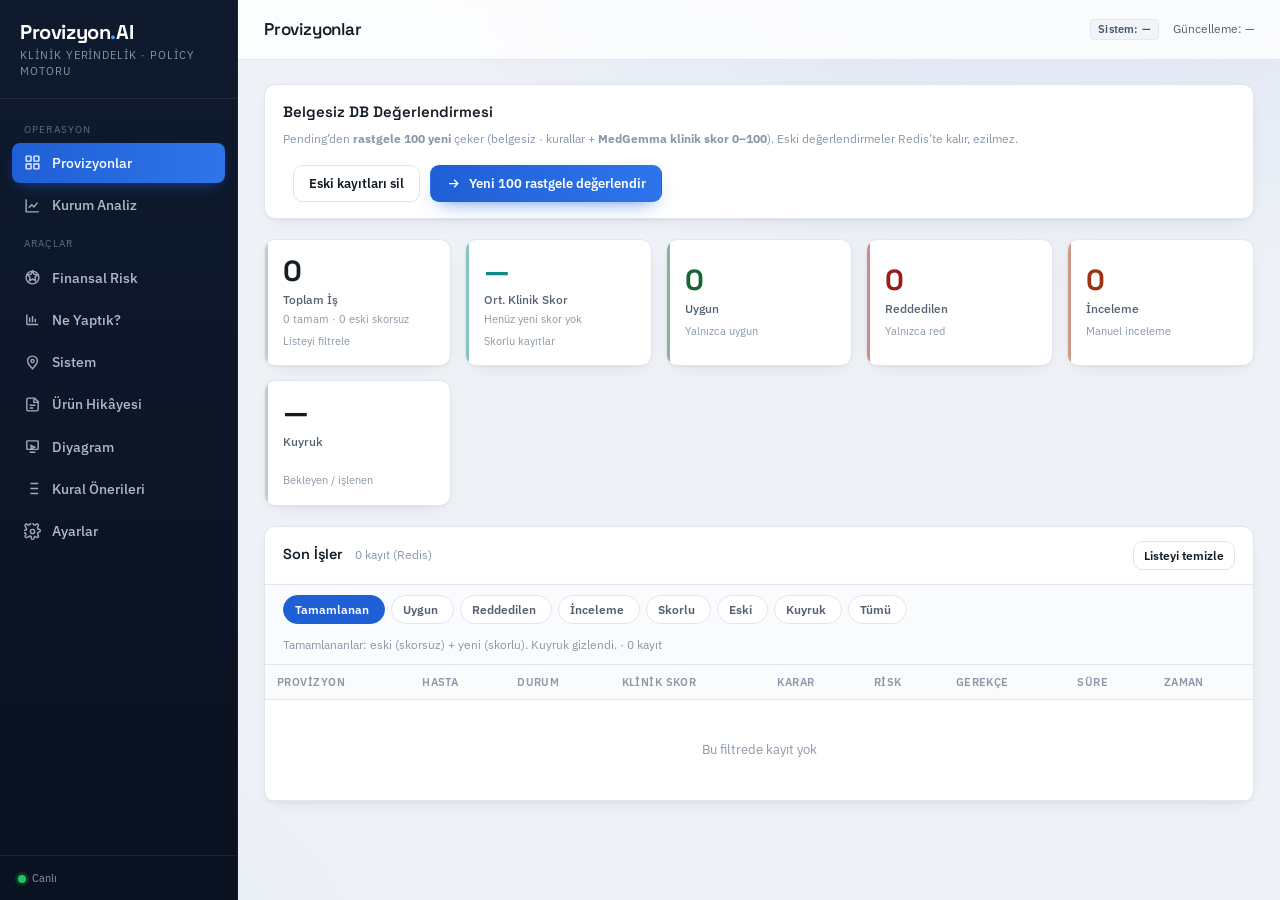
==== commit 636be2f9: "Consolidate expert demos under data/handoffs and refresh rule-proposal AI snapshot. Move kural-öneri" ====
--- a/provizyon/provizyon_engine/static/dashboard.html
+++ b/provizyon/provizyon_engine/static/dashboard.html
@@ -12,9 +12,13 @@
     --bg:#eef1f6; --panel:#ffffff; --sidebar:#0f1a2e; --sidebar-hover:#1a2942;
     --border:#e1e6ee; --text:#141c26; --text2:#54606f; --text3:#8b98a8;
     --accent:#1f5fd6; --accent-deep:#123a86; --teal:#0f8a8a;
-    --green:#15803d; --green-bg:#e6f6ec;
-    --red:#b91c1c; --red-bg:#fdeaea; --amber:#b45309; --amber-bg:#fbf1e0;
-    --gray-bg:#eaeef4; --radius:11px;
+    --green:#166534; --green-bg:#ecfdf3; --green-bd:#bbf7d0;
+    --red:#991b1b; --red-bg:#fef2f2; --red-bd:#fecaca;
+    --amber:#9a3412; --amber-bg:#fff7ed; --amber-bd:#fed7aa;
+    --yellow:#854d0e; --yellow-bg:#fefce8; --yellow-bd:#fde68a;
+    --orange:#c2410c; --orange-bg:#fff7ed; --orange-bd:#fdba74;
+    --blue-risk:#1e3a8a; --blue-risk-bg:#eff6ff; --blue-risk-bd:#bfdbfe;
+    --gray-bg:#f1f5f9; --radius:11px;
     --font-ui:"IBM Plex Sans",-apple-system,BlinkMacSystemFont,"Segoe UI",sans-serif;
     --font-display:"Space Grotesk","IBM Plex Sans",sans-serif;
     --shadow:0 1px 2px rgba(16,29,54,.04),0 6px 20px -12px rgba(16,29,54,.18);
@@ -58,7 +62,7 @@
     display:flex;align-items:center;justify-content:space-between;padding:0 26px;position:sticky;top:0;z-index:5;gap:16px}
   .topbar h2{font-size:17px;margin:0;font-weight:600;letter-spacing:-.2px}
   .topbar-right{display:flex;align-items:center;gap:14px;font-size:12px;color:var(--text2)}
-  .content{padding:24px 26px;flex:1;max-width:1320px;width:100%}
+  .content{padding:24px 26px;flex:1;width:100%;max-width:none;box-sizing:border-box}
   .content.embed-mode{padding:0;max-width:none;display:flex;flex-direction:column;
     height:calc(100vh - 60px);min-height:calc(100vh - 60px)}
   .view-embed{display:none;flex:1;min-height:0;flex-direction:column}
@@ -89,6 +93,13 @@
   .kpi .lbl{font-size:12px;color:var(--text2);margin-top:5px;font-weight:500}
   .kpi .sub{font-size:11px;color:var(--text3);margin-top:2px;min-height:14px}
   .kpi.green .val{color:var(--green)} .kpi.red .val{color:var(--red)} .kpi.amber .val{color:var(--amber)}
+  .kpi.teal:before{background:var(--teal)} .kpi.teal .val{color:var(--teal)}
+  button.kpi{font:inherit;color:inherit;text-align:left;width:100%;cursor:pointer;transition:border-color .15s,box-shadow .15s,transform .12s}
+  button.kpi:hover{border-color:#c4cede;box-shadow:0 8px 22px -14px rgba(15,35,70,.35)}
+  button.kpi:focus-visible{outline:2px solid var(--accent);outline-offset:2px}
+  button.kpi.on{border-color:var(--accent);box-shadow:0 0 0 2px rgba(31,95,214,.16)}
+  button.kpi.on:before{opacity:1}
+  button.kpi .hint{font-size:10.5px;color:var(--text3);margin-top:6px}
 
   /* Cards / panels */
   .card{background:var(--panel);border:1px solid var(--border);border-radius:var(--radius);margin-bottom:18px;box-shadow:var(--shadow)}
@@ -97,25 +108,58 @@
   .card-body{padding:16px 18px}
   .muted{color:var(--text3);font-size:12px}
 
+  /* List filters */
+  .list-tools{display:flex;align-items:center;justify-content:space-between;gap:12px;flex-wrap:wrap;padding:10px 18px;border-bottom:1px solid var(--border);background:#fafbfc}
+  .filt{display:flex;gap:6px;flex-wrap:wrap}
+  .filt button{font-family:var(--font-ui);font-size:12px;font-weight:600;padding:6px 11px;border-radius:999px;
+    border:1px solid var(--border);background:#fff;color:var(--text2);cursor:pointer}
+  .filt button.on{background:var(--accent);border-color:var(--accent);color:#fff}
+  .filt button .n{opacity:.75;font-weight:500;margin-left:4px}
+
+  /* Klinik skor pill */
+  .skor-pill{display:inline-flex;align-items:baseline;gap:3px;padding:4px 10px;border-radius:999px;
+    font-family:var(--font-display);font-weight:700;font-size:15px;letter-spacing:-.3px;line-height:1;border:1px solid transparent}
+  .skor-pill small{font-size:10px;font-weight:600;opacity:.7}
+  .skor-hi{background:var(--green-bg);color:var(--green);border-color:var(--green-bd)}
+  .skor-mid{background:#e2f4f4;color:var(--teal);border-color:#b6e0e0}
+  .skor-low{background:var(--yellow-bg);color:var(--yellow);border-color:var(--yellow-bd)}
+  .skor-bad{background:var(--red-bg);color:var(--red);border-color:var(--red-bd)}
+  .skor-none{background:var(--gray-bg);color:var(--text3);font-size:10.5px;font-weight:600;padding:2px 7px;border-radius:4px}
+  .skor-meter{height:10px;border-radius:999px;background:#e8edf3;overflow:hidden;margin-top:8px;max-width:280px}
+  .skor-meter > i{display:block;height:100%;border-radius:999px}
+  .skor-hero{display:flex;align-items:center;gap:18px;padding:16px 18px;border-radius:14px;margin:0 0 16px;
+    background:linear-gradient(135deg,#0f8a8a 0%,#0c6e6e 55%,#123a86 130%);color:#e8fffe}
+  .skor-hero .num{font-family:var(--font-display);font-size:42px;font-weight:700;letter-spacing:-1px;line-height:1}
+  .skor-hero .num small{font-size:16px;font-weight:600;opacity:.7}
+  .skor-hero .meta{font-size:12.5px;opacity:.9;line-height:1.45;max-width:52ch}
+  .skor-hero .lbl{font-size:11px;letter-spacing:.08em;text-transform:uppercase;opacity:.75;font-weight:600;margin-bottom:4px}
+
   /* Table */
   table{width:100%;border-collapse:collapse}
   th{text-align:left;font-size:11px;text-transform:uppercase;letter-spacing:.04em;color:var(--text3);
-    font-weight:600;padding:9px 12px;border-bottom:1px solid var(--border);background:#fafbfc;position:sticky;top:0}
+    font-weight:600;padding:9px 12px;border-bottom:1px solid var(--border);background:#fafbfc;position:sticky;top:0;z-index:1}
   td{padding:9px 12px;border-bottom:1px solid var(--border);font-size:13px;vertical-align:middle}
   tr.clickable{cursor:pointer}
   tr.clickable:hover{background:#f7f9fb}
   tr.active-row{background:#eef4ff}
-  .tbl-wrap{max-height:460px;overflow:auto}
-
-  /* Badges */
-  .badge{display:inline-block;padding:2px 8px;border-radius:20px;font-size:11px;font-weight:600;white-space:nowrap}
-  .b-green{background:var(--green-bg);color:var(--green)}
-  .b-red{background:var(--red-bg);color:var(--red)}
-  .b-amber{background:var(--amber-bg);color:var(--amber)}
-  .b-gray{background:var(--gray-bg);color:var(--text2)}
-  .b-blue{background:#e8f0fe;color:var(--accent)}
-  .b-skip{background:#eef2f7;color:#64748b;border:1px dashed #c3cede}
-  .b-teal{background:#e2f4f4;color:var(--teal)}
+  .tbl-wrap{max-height:min(720px,calc(100vh - 340px));overflow:auto}
+
+  /* Badges — sık, kurumsal */
+  .badge{display:inline-flex;align-items:center;gap:4px;padding:2px 7px;border-radius:4px;
+    font-size:10.5px;font-weight:600;letter-spacing:.02em;white-space:nowrap;line-height:1.35;
+    border:1px solid transparent;vertical-align:middle}
+  .b-green{background:var(--green-bg);color:var(--green);border-color:var(--green-bd)}
+  .b-red{background:var(--red-bg);color:var(--red);border-color:var(--red-bd)}
+  .b-amber{background:var(--amber-bg);color:var(--amber);border-color:var(--amber-bd)}
+  .b-yellow{background:var(--yellow-bg);color:var(--yellow);border-color:var(--yellow-bd)}
+  .b-orange{background:var(--orange-bg);color:var(--orange);border-color:var(--orange-bd)}
+  .b-gray{background:var(--gray-bg);color:#475569;border-color:#e2e8f0}
+  .b-blue{background:var(--blue-risk-bg);color:var(--blue-risk);border-color:var(--blue-risk-bd)}
+  .b-skip{background:#f8fafc;color:#64748b;border:1px dashed #cbd5e1}
+  .b-teal{background:#e2f4f4;color:var(--teal);border-color:#b6e0e0}
+  .risk-chip{min-width:4.6em;justify-content:center;text-transform:none;font-weight:700}
+  .risk-chip::before{content:"";width:6px;height:6px;border-radius:50%;background:currentColor;opacity:.85;flex:none}
+  .dt-chip{font-weight:600}
 
   /* Detail */
   .banner{display:flex;gap:14px;align-items:center;padding:16px 18px;border-radius:var(--radius);margin-bottom:16px}
@@ -149,30 +193,74 @@
   .sys-item .l{font-size:11px;color:var(--text2);margin-top:3px}
 
   /* settings */
-  .set-row{display:flex;align-items:center;justify-content:space-between;padding:13px 0;border-bottom:1px solid var(--border)}
+  .settings-stack{display:flex;flex-direction:column;gap:16px;max-width:980px}
+  .set-row{display:flex;align-items:center;justify-content:space-between;gap:18px;padding:14px 0;border-bottom:1px solid var(--border)}
   .set-row:last-child{border-bottom:none}
-  .set-row .desc{font-size:12px;color:var(--text3);margin-top:2px}
-  input[type=number]{width:80px;padding:6px 8px;border:1px solid var(--border);border-radius:6px;font-size:13px}
-  .switch{position:relative;width:42px;height:24px}
+  .set-row .desc{font-size:12.5px;color:var(--text3);margin-top:3px;line-height:1.45;max-width:520px}
+  .set-row strong{font-size:13.5px}
+  input[type=number]{width:88px;padding:8px 10px;border:1px solid var(--border);border-radius:8px;font-size:13px;font-weight:600}
+  .switch{position:relative;width:42px;height:24px;flex:none}
   .switch input{opacity:0;width:0;height:0}
   .slider{position:absolute;inset:0;background:#cbd5e1;border-radius:24px;transition:.2s;cursor:pointer}
   .slider:before{content:"";position:absolute;width:18px;height:18px;left:3px;top:3px;background:#fff;border-radius:50%;transition:.2s}
   .switch input:checked + .slider{background:var(--accent)}
   .switch input:checked + .slider:before{transform:translateX(18px)}
+  .svc-summary{display:flex;flex-wrap:wrap;gap:8px;align-items:center}
+  .svc-list{display:flex;flex-direction:column;gap:10px}
+  .svc-card{display:grid;grid-template-columns:auto 1fr auto;gap:12px 14px;align-items:start;
+    border:1px solid var(--border);border-radius:12px;padding:14px 16px;background:var(--panel)}
+  .svc-card.ok{border-color:#b9dfc8;background:linear-gradient(180deg,#f7fcf8,#fff)}
+  .svc-card.down{border-color:#efc0c6;background:linear-gradient(180deg,#fff7f8,#fff)}
+  .svc-dot{width:10px;height:10px;border-radius:50%;margin-top:5px}
+  .svc-dot.ok{background:var(--green)}
+  .svc-dot.down{background:var(--red)}
+  .svc-name{font-weight:700;font-size:14px}
+  .svc-meta{font-size:12px;color:var(--text2);margin-top:4px;line-height:1.45}
+  .svc-meta code{font-size:11px;background:var(--gray-bg);padding:1px 5px;border-radius:4px}
+  .svc-status{text-align:right}
+  .svc-status .lbl{font-size:12px;font-weight:700}
+  .svc-status .lbl.ok{color:var(--green)}
+  .svc-status .lbl.down{color:var(--red)}
+  .svc-status .lat{font-size:11px;color:var(--text3);margin-top:3px}
+  .res-grid{display:grid;grid-template-columns:repeat(auto-fill,minmax(180px,1fr));gap:12px}
+  .res-card{border:1px solid var(--border);border-radius:12px;padding:14px 16px;background:var(--panel)}
+  .res-card .k{font-size:11.5px;color:var(--text2);font-weight:600}
+  .res-card .v{font-size:20px;font-weight:750;margin-top:6px;letter-spacing:-.02em}
+  .res-card .h{font-size:11.5px;color:var(--text3);margin-top:4px}
+  .res-card.warn .v{color:var(--amber)}
+  .res-card.bad .v{color:var(--red)}
+  .meter{height:6px;border-radius:999px;background:#e8eef5;overflow:hidden;margin-top:10px}
+  .meter > i{display:block;height:100%;border-radius:999px;background:var(--accent)}
+  .meter.warn > i{background:var(--amber)}
+  .meter.bad > i{background:var(--red)}
+  .data-table{width:100%;border-collapse:collapse;font-size:13px}
+  .data-table th,.data-table td{text-align:left;padding:10px 8px;border-bottom:1px solid var(--border);vertical-align:top}
+  .data-table th{font-size:11px;color:var(--text3);text-transform:uppercase;letter-spacing:.03em}
+  .btn-ghost{border:1px solid var(--border);background:#fff;border-radius:8px;padding:7px 12px;font:inherit;font-size:12.5px;font-weight:600;cursor:pointer}
+  .btn-ghost:hover{border-color:var(--accent);color:var(--accent)}
+  .settings-note{font-size:12.5px;color:var(--text3);line-height:1.45;margin:0 0 14px;max-width:720px}
   .empty{text-align:center;color:var(--text3);padding:40px 0;font-size:13px}
   .spinner{display:inline-block;width:16px;height:16px;border:2px solid var(--border);border-top-color:var(--accent);
     border-radius:50%;animation:spin .7s linear infinite;vertical-align:middle}
   @keyframes spin{to{transform:rotate(360deg)}}
 
   /* MedGemma / layer detail */
-  .mg-block{border:1px solid var(--border);border-radius:var(--radius);padding:15px 18px;margin:0 0 16px;
-    background:linear-gradient(180deg,#f6f9fe,#ffffff)}
-  .mg-block h4{margin:0 0 4px;font-size:13.5px;font-family:var(--font-display);display:flex;align-items:center;gap:8px}
+  .mg-block{border:1px solid #b8d4f0;border-radius:14px;padding:18px 20px;margin:0 0 16px;
+    background:linear-gradient(165deg,#eef6ff 0%,#ffffff 55%);box-shadow:0 1px 0 rgba(15,58,134,.06)}
+  .mg-block h4{margin:0 0 8px;font-size:15px;font-family:var(--font-display);display:flex;align-items:center;gap:8px;flex-wrap:wrap}
+  .mg-lead{font-size:14px;line-height:1.55;color:var(--text);margin:0 0 12px;white-space:pre-wrap}
   .mg-flags{display:flex;flex-wrap:wrap;gap:7px;margin:10px 0 0}
   .mg-flag{font-size:11px;padding:3px 9px;border-radius:20px;background:var(--gray-bg);color:var(--text2);font-weight:500}
   .mg-flag.pos{background:var(--green-bg);color:var(--green)}
   .mg-flag.neg{background:var(--red-bg);color:var(--red)}
   .mg-flag.na{background:#eef2f7;color:#8b98a8}
+  .mg-qa{width:100%;border-collapse:collapse;margin-top:12px;font-size:12.5px}
+  .mg-qa th{text-align:left;font-size:11px;color:var(--text3);padding:6px 8px;border-bottom:1px solid var(--border)}
+  .mg-qa td{padding:8px;border-bottom:1px solid var(--border);vertical-align:top;line-height:1.45}
+  .mg-qa td:first-child{font-weight:600;width:40%;color:var(--text)}
+  .mg-ex{margin-top:12px;border:1px dashed #c3cede;border-radius:10px;background:#f8fafc}
+  .mg-ex summary{cursor:pointer;padding:10px 12px;font-size:12.5px;font-weight:600;color:var(--accent)}
+  .mg-ex pre{margin:0;padding:0 12px 12px;font-size:11px;line-height:1.45;max-height:280px;overflow:auto;white-space:pre-wrap;color:var(--text2)}
   .docmode{display:flex;gap:11px;align-items:flex-start;padding:11px 15px;border-radius:var(--radius);
     background:#eef2f7;border:1px dashed #c3cede;color:var(--text2);font-size:12.5px;margin-bottom:14px}
   .docmode b{color:var(--text)}
@@ -248,34 +336,30 @@
         <svg viewBox="0 0 24 24" fill="none" stroke="currentColor" stroke-width="2"><rect x="3" y="3" width="7" height="7" rx="1"/><rect x="14" y="3" width="7" height="7" rx="1"/><rect x="3" y="14" width="7" height="7" rx="1"/><rect x="14" y="14" width="7" height="7" rx="1"/></svg>
         Provizyonlar
       </div>
-      <div class="nav-item" data-view="analiz" data-title="Analiz">
+      <div class="nav-item" data-view="analiz" data-title="Kurum Analiz">
         <svg viewBox="0 0 24 24" fill="none" stroke="currentColor" stroke-width="2"><path d="M3 3v18h18"/><path d="M7 15l4-4 3 3 5-6"/></svg>
-        Analiz
-      </div>
-      <div class="nav-item" data-view="sistem" data-title="Sistem Sağlığı">
-        <svg viewBox="0 0 24 24" fill="none" stroke="currentColor" stroke-width="2"><rect x="2" y="4" width="20" height="14" rx="2"/><path d="M8 20h8M12 18v2"/></svg>
-        Sistem
+        Kurum Analiz
       </div>
       <div class="nav-lbl">Araçlar</div>
-      <div class="nav-item" data-view="copilot" data-title="Co-Pilot">
+      <div class="nav-item" data-view="copilot" data-title="Finansal Risk">
         <svg viewBox="0 0 24 24" fill="none" stroke="currentColor" stroke-width="2"><path d="M12 3l2.2 4.5L19 8.3l-3.5 3.4.8 4.8L12 14.3 7.7 16.5l.8-4.8L5 8.3l4.8-.8z"/><circle cx="12" cy="12" r="9"/></svg>
-        Co-Pilot
+        Finansal Risk
       </div>
-      <div class="nav-item" data-view="yonetici" data-title="Yönetici Özeti">
+      <div class="nav-item" data-view="yonetici" data-title="Ne Yaptık?">
         <svg viewBox="0 0 24 24" fill="none" stroke="currentColor" stroke-width="2"><path d="M4 19V5M4 19h16M8 16V9M12 16V7M16 16v-5"/></svg>
-        Yönetici
+        Ne Yaptık?
       </div>
-      <div class="nav-item" data-view="anonim" data-title="Anonim Önizleme">
+      <div class="nav-item" data-view="anonim" data-title="Sistem">
         <svg viewBox="0 0 24 24" fill="none" stroke="currentColor" stroke-width="2"><path d="M12 3a7 7 0 0 1 7 7c0 4-3 6-7 11-4-5-7-7-7-11a7 7 0 0 1 7-7z"/><circle cx="12" cy="10" r="2.2"/></svg>
-        Anonim
+        Sistem
       </div>
       <div class="nav-item" data-view="hikaye" data-title="Ürün Hikâyesi">
         <svg viewBox="0 0 24 24" fill="none" stroke="currentColor" stroke-width="2"><path d="M4 5a2 2 0 0 1 2-2h9l5 5v11a2 2 0 0 1-2 2H6a2 2 0 0 1-2-2z"/><path d="M14 3v6h6M8 13h8M8 17h5"/></svg>
         Ürün Hikâyesi
       </div>
-      <div class="nav-item" data-view="demosunum" data-title="Demo Sunum">
+      <div class="nav-item" data-view="demosunum" data-title="Diyagram">
         <svg viewBox="0 0 24 24" fill="none" stroke="currentColor" stroke-width="2"><path d="M5 4h14a1 1 0 0 1 1 1v10a1 1 0 0 1-1 1H5a1 1 0 0 1-1-1V5a1 1 0 0 1 1-1z"/><path d="M8 20h8M10 10.5l5 2.5-5 2.5z"/></svg>
-        Demo Sunum
+        Diyagram
       </div>
       <div class="nav-item" data-view="kuralonerileri" data-title="Kural Önerileri">
         <svg viewBox="0 0 24 24" fill="none" stroke="currentColor" stroke-width="2"><path d="M9 5h11M9 12h11M9 19h11"/><path d="M4 5h.01M4 12h.01M4 19h.01"/></svg>
@@ -308,33 +392,62 @@
           <div class="card-body" style="display:flex;align-items:center;justify-content:space-between;gap:18px;flex-wrap:wrap">
             <div>
               <div style="font-family:var(--font-display);font-weight:600;font-size:15px">Belgesiz DB Değerlendirmesi</div>
-              <div class="cta-note">Bekleyen kayıtlardan en fazla 100’ünü belge indirmeden değerlendirir (kurallar + klinik AI).</div>
+              <div class="cta-note">Pending’den <strong>rastgele 100 yeni</strong> çeker (belgesiz · kurallar + <strong>MedGemma klinik skor 0–100</strong>). Eski değerlendirmeler Redis’te kalır, ezilmez.</div>
             </div>
             <div style="display:flex;align-items:center;gap:10px;flex-wrap:wrap">
               <span id="ctaMsg" class="cta-note" style="margin:0"></span>
               <button class="btn" id="ctaClearOld" type="button" title="Tamamlanan / eski sonuçları listeden sil">Eski kayıtları sil</button>
               <button class="btn btn-primary" id="ctaDocless">
                 <svg viewBox="0 0 24 24" fill="none" stroke="currentColor" stroke-width="2"><path d="M5 12h14M13 6l6 6-6 6"/></svg>
-                DB'den belgesiz değerlendir (100)
+                Yeni 100 rastgele değerlendir
               </button>
             </div>
           </div>
         </div>
-        <div class="kpi-row">
-          <div class="kpi"><div class="val" id="kpiTotal">—</div><div class="lbl">Toplam İş</div></div>
-          <div class="kpi green"><div class="val" id="kpiOk">—</div><div class="lbl">Uygun</div></div>
-          <div class="kpi red"><div class="val" id="kpiDenied">—</div><div class="lbl">Reddedilen</div></div>
-          <div class="kpi amber"><div class="val" id="kpiReview">—</div><div class="lbl">İnceleme</div></div>
-          <div class="kpi"><div class="val" id="kpiQueue">—</div><div class="lbl">Kuyruk</div><div class="sub" id="kpiQueueSub"></div></div>
+        <div class="kpi-row" id="kpiFilt" role="group" aria-label="Liste filtreleri">
+          <button type="button" class="kpi" data-f="all" title="Tüm işleri göster">
+            <div class="val" id="kpiTotal">—</div><div class="lbl">Toplam İş</div><div class="sub" id="kpiTotalSub"></div>
+            <div class="hint">Listeyi filtrele</div>
+          </button>
+          <button type="button" class="kpi teal" data-f="scored" title="Klinik skorlu kayıtlar">
+            <div class="val" id="kpiSkor">—</div><div class="lbl">Ort. Klinik Skor</div><div class="sub" id="kpiSkorSub"></div>
+            <div class="hint">Skorlu kayıtlar</div>
+          </button>
+          <button type="button" class="kpi green" data-f="ok" title="Yalnızca uygun kararlar">
+            <div class="val" id="kpiOk">—</div><div class="lbl">Uygun</div><div class="hint">Yalnızca uygun</div>
+          </button>
+          <button type="button" class="kpi red" data-f="denied" title="Yalnızca reddedilenler">
+            <div class="val" id="kpiDenied">—</div><div class="lbl">Reddedilen</div><div class="hint">Yalnızca red</div>
+          </button>
+          <button type="button" class="kpi amber" data-f="review" title="Yalnızca manuel inceleme">
+            <div class="val" id="kpiReview">—</div><div class="lbl">İnceleme</div><div class="hint">Manuel inceleme</div>
+          </button>
+          <button type="button" class="kpi" data-f="queue" title="Kuyruktaki işler">
+            <div class="val" id="kpiQueue">—</div><div class="lbl">Kuyruk</div><div class="sub" id="kpiQueueSub"></div>
+            <div class="hint">Bekleyen / işlenen</div>
+          </button>
         </div>
 
         <div class="card">
           <div class="card-head"><h3>Son İşler</h3><span class="muted" id="recentCount"></span>
             <button class="btn" id="btnClearRecent" type="button" style="margin-left:auto;font-size:12px;padding:6px 10px">Listeyi temizle</button>
           </div>
+          <div class="list-tools">
+            <div class="filt" id="listFilt">
+              <button type="button" data-f="done" class="on">Tamamlanan<span class="n" id="nDone"></span></button>
+              <button type="button" data-f="ok">Uygun<span class="n" id="nOk"></span></button>
+              <button type="button" data-f="denied">Reddedilen<span class="n" id="nDenied"></span></button>
+              <button type="button" data-f="review">İnceleme<span class="n" id="nReview"></span></button>
+              <button type="button" data-f="scored">Skorlu<span class="n" id="nScored"></span></button>
+              <button type="button" data-f="legacy">Eski<span class="n" id="nLegacy"></span></button>
+              <button type="button" data-f="queue">Kuyruk<span class="n" id="nQueue"></span></button>
+              <button type="button" data-f="all">Tümü<span class="n" id="nAll"></span></button>
+            </div>
+            <span class="muted" id="listHint">Üstteki istatistiklere tıklayarak da filtreleyebilirsiniz</span>
+          </div>
           <div class="tbl-wrap">
             <table>
-              <thead><tr><th>Provizyon</th><th>Hasta</th><th>Durum</th><th>Analiz</th><th>Karar</th><th>Risk</th><th>Gerekçe</th><th>Süre</th><th>Zaman</th></tr></thead>
+              <thead><tr><th>Provizyon</th><th>Hasta</th><th>Durum</th><th>Klinik Skor</th><th>Karar</th><th>Risk</th><th>Gerekçe</th><th>Süre</th><th>Zaman</th></tr></thead>
               <tbody id="recentTb"><tr><td colspan="9" class="empty">Yükleniyor…</td></tr></tbody>
             </table>
           </div>
@@ -348,7 +461,7 @@
 
       <!-- ============ ANALIZ ============ -->
       <section class="view" id="view-analiz">
-        <div id="anLoading" class="empty"><span class="spinner"></span> Analiz yükleniyor…</div>
+        <div id="anLoading" class="empty"><span class="spinner"></span> Kurum analiz yükleniyor…</div>
         <div id="anContent" style="display:none">
           <div class="kpi-row">
             <div class="kpi"><div class="val" id="anTotal">—</div><div class="lbl">Toplam Provizyon</div><div class="sub" id="anTotalSub"></div></div>
@@ -396,14 +509,6 @@
               </table>
             </div>
           </div>
-        </div>
-      </section>
-
-      <!-- ============ SISTEM ============ -->
-      <section class="view" id="view-sistem">
-        <div class="card">
-          <div class="card-head"><h3>Servisler & Kaynaklar</h3><span class="muted" id="sysTs"></span></div>
-          <div class="card-body"><div class="sys-grid" id="sysGrid"><div class="empty"><span class="spinner"></span> Yükleniyor…</div></div></div>
         </div>
       </section>
 
@@ -485,7 +590,7 @@
             <div class="card-body">
               <div style="margin-bottom:12px">
                 <div style="font-weight:600;margin-bottom:3px">1 — Kurumsal bilgi + politika</div>
-                <div class="muted" style="font-size:12.5px">Listeler, eşleştirme, kural hafızası, deterministik motor, inceleme kuyruğu, 703790 kapalı gölge öneri.</div>
+                <div class="muted" style="font-size:12.5px">Listeler, Qdrant kural hafızası, deterministik HUV/SUT motorları (runtime HUV→SUT köprüsü kapalı), inceleme kuyruğu, 703790 kapalı gölge öneri.</div>
               </div>
               <div>
                 <div style="font-weight:600;margin-bottom:3px">2 — Çalışma ortamı (GemmaApp)</div>
@@ -611,16 +716,16 @@
 
       <!-- ============ EMBED: COPILOT / YONETICI / ANONIM ============ -->
       <section class="view view-embed" id="view-copilot">
-        <iframe title="Co-Pilot" data-src="/copilot" loading="lazy"></iframe>
+        <iframe title="Finansal Risk" data-src="/copilot" loading="lazy"></iframe>
       </section>
       <section class="view view-embed" id="view-yonetici">
-        <iframe title="Yönetici Raporu" data-src="/dashboard/yonetici" loading="lazy"></iframe>
+        <iframe title="Ne Yaptık?" data-src="/dashboard/yonetici" loading="lazy"></iframe>
       </section>
       <section class="view view-embed" id="view-anonim">
-        <iframe title="Anonim Önizleme" data-src="/dashboard/demo" loading="lazy"></iframe>
+        <iframe title="Sistem" data-src="/dashboard/demo" loading="lazy"></iframe>
       </section>
       <section class="view view-embed" id="view-demosunum">
-        <iframe title="Demo Sunum" data-src="/dashboard/demo-sunum" loading="lazy"></iframe>
+        <iframe title="Diyagram" data-src="/dashboard/demo-sunum" loading="lazy"></iframe>
       </section>
       <section class="view view-embed" id="view-kuralonerileri">
         <iframe title="Kural Önerileri Demo" data-src="/dashboard/kural-onerileri" loading="lazy"></iframe>
@@ -628,24 +733,62 @@
 
       <!-- ============ AYARLAR ============ -->
       <section class="view" id="view-ayarlar">
-        <div class="card" style="max-width:640px">
-          <div class="card-head"><h3>Görünüm & Yenileme</h3></div>
-          <div class="card-body">
-            <div class="set-row">
-              <div><strong>Otomatik yenileme</strong><div class="desc">Son işler listesini periyodik güncelle</div></div>
-              <label class="switch"><input type="checkbox" id="setAuto" checked><span class="slider"></span></label>
-            </div>
-            <div class="set-row">
-              <div><strong>Yenileme aralığı</strong><div class="desc">Saniye cinsinden</div></div>
-              <input type="number" id="setInterval" min="2" max="120" value="6">
-            </div>
-            <div class="set-row">
-              <div><strong>Listede kimlik maskele</strong><div class="desc">Provizyonlar listesinde ad/TC/sicil kısaltılır. Tam anonim panel için: Anonim sekmesi.</div></div>
-              <label class="switch"><input type="checkbox" id="setAnon"><span class="slider"></span></label>
-            </div>
-            <div class="set-row">
-              <div><strong>API</strong><div class="desc">Bu panelin bağlı olduğu kök adres</div></div>
-              <span class="v" id="setApiBase" style="font-weight:600;font-size:13px">aynı köken</span>
+        <div class="settings-stack">
+          <div class="card">
+            <div class="card-head"><h3>Panel ayarları</h3></div>
+            <div class="card-body">
+              <div class="set-row">
+                <div>
+                  <strong>Listeyi otomatik güncelle</strong>
+                  <div class="desc">Provizyonlar sekmesindeki son işler listesini arka planda yeniler. Kapalıysa yalnızca sayfa açıldığında veya elle yenilenince güncellenir.</div>
+                </div>
+                <label class="switch"><input type="checkbox" id="setAuto" checked><span class="slider"></span></label>
+              </div>
+              <div class="set-row">
+                <div>
+                  <strong>Güncelleme sıklığı</strong>
+                  <div class="desc">Otomatik güncelleme açıksa listenin kaç saniyede bir yenileneceği (2–120).</div>
+                </div>
+                <input type="number" id="setInterval" min="2" max="120" value="6" aria-label="Güncelleme sıklığı (saniye)">
+              </div>
+              <div class="set-row">
+                <div>
+                  <strong>Hasta kimliğini gizle</strong>
+                  <div class="desc">Provizyonlar listesinde ad, TC ve sicil kısaltılır. Sunum veya ortak ekran için kullanın.</div>
+                </div>
+                <label class="switch"><input type="checkbox" id="setAnon"><span class="slider"></span></label>
+              </div>
+            </div>
+          </div>
+
+          <div class="card">
+            <div class="card-head">
+              <h3>Servis durumu</h3>
+              <div class="svc-summary">
+                <span id="sysSummary" class="badge b-gray">Kontrol ediliyor</span>
+                <button type="button" class="btn-ghost" id="btnRefreshHealth">Yenile</button>
+                <span class="muted" id="sysTs"></span>
+              </div>
+            </div>
+            <div class="card-body">
+              <p class="settings-note">Her satır canlı kontrol sonucudur: HTTP servislerinde 2xx/3xx yanıt = çalışıyor; Redis’te PONG; worker’da aktif PID. Gecikme ve hata metni gerçek bağlantıdan gelir.</p>
+              <div class="svc-list" id="svcList"><div class="empty"><span class="spinner"></span> Servisler kontrol ediliyor…</div></div>
+            </div>
+          </div>
+
+          <div class="card">
+            <div class="card-head"><h3>Sunucu kaynakları</h3></div>
+            <div class="card-body">
+              <p class="settings-note">Bu makinenin anlık CPU, bellek, disk ve GPU yükü. Eşik aşımında değer turuncu / kırmızıya döner.</p>
+              <div class="res-grid" id="resGrid"><div class="empty">—</div></div>
+            </div>
+          </div>
+
+          <div class="card">
+            <div class="card-head"><h3>Veri katmanı</h3><span class="muted" id="dataTs"></span></div>
+            <div class="card-body">
+              <p class="settings-note">Qdrant’taki kural ve katalog sayıları. Otomatik / inceleme ayrımı canlı filtreyle okunur.</p>
+              <div id="dataPanel"><div class="empty">—</div></div>
             </div>
           </div>
         </div>
@@ -662,8 +805,37 @@
 const DENIED=['tani_eksik','tani_uyumsuz','evrak_eksik','yanlis_hasta_belgesi','klinik_uyumsuzluk','belge_kaniti_yetersiz'];
 const JOB_STATUS_LABEL={done:'Tamam',failed:'Hata',queued:'Kuyrukta',processing:'İşleniyor',pending:'Bekliyor'};
 const PIPELINE_LABEL={full:'Tam',vision:'Görsel',text:'Metin',ocr:'OCR'};
-const RISK_LABEL={low:'Düşük',medium:'Orta',high:'Yüksek',critical:'Kritik'};
-const RISK_BADGE={low:'b-green',medium:'b-amber',high:'b-red',critical:'b-red'};
+const RISK_LABEL={
+  green:'Düşük',blue:'İzle',yellow:'Dikkat',orange:'İnceleme',red:'Yüksek',gray:'Belirsiz',
+  // eski anahtarlar (geri uyumluluk)
+  low:'Düşük',medium:'Orta',high:'Yüksek',critical:'Kritik'
+};
+const RISK_BADGE={
+  green:'b-green',blue:'b-blue',yellow:'b-yellow',orange:'b-orange',red:'b-red',gray:'b-gray',
+  low:'b-green',medium:'b-yellow',high:'b-red',critical:'b-red'
+};
+const DECISION_TYPE_LABEL={
+  automatic_defensible:'Otomatik savunulabilir',
+  manual_review:'Manuel inceleme',
+  low_risk:'Düşük risk'
+};
+const DECISION_TYPE_BADGE={
+  automatic_defensible:'b-red',
+  manual_review:'b-orange',
+  low_risk:'b-green'
+};
+function riskBadge(rl){
+  if(!rl)return '';
+  const cls=RISK_BADGE[rl]||'b-gray';
+  const lbl=RISK_LABEL[rl]||rl;
+  return `<span class="badge risk-chip ${cls}" title="Risk: ${esc(lbl)} (${esc(rl)})">${esc(lbl)}</span>`;
+}
+function decisionTypeBadge(dt){
+  if(!dt)return '—';
+  const cls=DECISION_TYPE_BADGE[dt]||'b-gray';
+  const lbl=DECISION_TYPE_LABEL[dt]||String(dt).replace(/_/g,' ');
+  return `<span class="badge dt-chip ${cls}">${esc(lbl)}</span>`;
+}
 
 // ---- ayarlar (localStorage) ----
 const SET=Object.assign({auto:true,interval:6,anon:false},JSON.parse(localStorage.getItem('provdash')||'{}'));
@@ -688,8 +860,8 @@
   const iframe=document.querySelector('#view-'+viewId+' iframe');
   if(!iframe)return;
   const base=iframe.getAttribute('data-src')||'';
-  // Anonim: ana listeyle senkron kalsın — her açılışta taze yükle (recent/done).
-  // Demo Sunum: animasyonu baştan almak için her açılışta taze yükle.
+  // Sistem: ana listeyle senkron kalsın — her açılışta taze yükle (recent/done).
+  // Diyagram: animasyonu baştan almak için her açılışta taze yükle.
   if((viewId==='anonim' || viewId==='demosunum') && base){
     iframe.setAttribute('src', base + (base.includes('?')?'&':'?') + '_=' + Date.now());
     return;
@@ -708,7 +880,7 @@
     document.getElementById('viewTitle').textContent=el.dataset.title||el.textContent.trim();
     activateEmbed(v);
     if(v==='analiz')loadAnalytics();
-    if(v==='sistem')loadHealth();
+    if(v==='ayarlar')loadHealth();
     if(v==='hikaye')loadShadowHandoff();
   };
 });
@@ -903,12 +1075,46 @@
 }
 
 // ════════ PROVIZYONLAR ════════
+let _listFilt='done';
+function skorCls(n){
+  if(n==null||n==='')return 'skor-none';
+  const v=Number(n);
+  if(v>=85)return 'skor-hi';
+  if(v>=70)return 'skor-mid';
+  if(v>=50)return 'skor-low';
+  return 'skor-bad';
+}
+function skorPill(n){
+  if(n==null||n==='')return '<span class="skor-pill skor-none" title="Önceki pipeline — klinik skor yok">—</span>';
+  return `<span class="skor-pill ${skorCls(n)}" title="MedGemma klinik yerindelik skoru">${esc(n)}<small>/100</small></span>`;
+}
+function filterItems(items,f){
+  if(f==='all')return items;
+  if(f==='done')return items.filter(x=>x.status==='done'||x.status==='failed');
+  if(f==='scored')return items.filter(x=>x.status==='done'&&x.klinik_skor!=null);
+  if(f==='legacy')return items.filter(x=>x.status==='done'&&x.klinik_skor==null);
+  if(f==='queue')return items.filter(x=>x.status==='queued'||x.status==='processing');
+  if(f==='ok')return items.filter(x=>x.status==='done'&&x.nihai_karar==='uygun');
+  if(f==='denied')return items.filter(x=>x.status==='done'&&DENIED.includes(x.nihai_karar));
+  if(f==='review')return items.filter(x=>x.status==='done'&&x.nihai_karar==='manuel_inceleme');
+  return items;
+}
+function syncListFilterUI(){
+  document.querySelectorAll('#listFilt button[data-f]').forEach(x=>x.classList.toggle('on',x.dataset.f===_listFilt));
+  document.querySelectorAll('#kpiFilt button[data-f]').forEach(x=>x.classList.toggle('on',x.dataset.f===_listFilt));
+}
+function setListFilter(f){
+  if(!f)return;
+  _listFilt=f;
+  syncListFilterUI();
+  renderRecent(_items);
+}
 async function loadRecent(){
   const dot=document.getElementById('liveDot'),txt=document.getElementById('liveText');
   try{
     const[qd,rd]=await Promise.all([
       fetch(API+'/queue/stats').then(r=>r.json()).catch(()=>null),
-      fetch(API+'/queue/recent?limit=100').then(r=>r.json()).catch(()=>({items:[]}))
+      fetch(API+'/queue/recent?limit=250').then(r=>r.json()).catch(()=>({items:[]}))
     ]);
     _items=rd.items||[];
     renderKpis(qd,_items);renderRecent(_items);
@@ -917,41 +1123,89 @@
 }
 function renderKpis(q,items){
   const done=items.filter(x=>x.status==='done');
+  const scored=done.filter(x=>x.klinik_skor!=null);
+  const legacy=done.filter(x=>x.klinik_skor==null);
   const ok=done.filter(x=>x.nihai_karar==='uygun').length;
   const denied=done.filter(x=>DENIED.includes(x.nihai_karar)).length;
   const rev=done.filter(x=>x.nihai_karar==='manuel_inceleme').length;
-  set('kpiTotal',items.length);set('kpiOk',ok);set('kpiDenied',denied);set('kpiReview',rev);
+  set('kpiTotal',items.length);
+  set('kpiTotalSub',`${done.length} tamam · ${legacy.length} eski skorsuz`);
+  set('kpiOk',ok);set('kpiDenied',denied);set('kpiReview',rev);
+  if(scored.length){
+    const avg=Math.round(scored.reduce((a,x)=>a+Number(x.klinik_skor),0)/scored.length);
+    set('kpiSkor',avg);
+    set('kpiSkorSub',`${scored.length} skorlu kayıt · MedGemma`);
+  }else{
+    set('kpiSkor','—');set('kpiSkorSub','Henüz yeni skor yok');
+  }
   if(q&&q.depth){const p=(q.depth.pending||0)+(q.depth.processing||0);
     set('kpiQueue',p);set('kpiQueueSub',p>0?`${q.depth.pending||0} bekleyen · ${q.depth.processing||0} işleniyor`:'Boş');
   }else{set('kpiQueue','—')}
-  document.getElementById('recentCount').textContent=items.length+' kayıt';
+  const setN=(id,v)=>{const e=document.getElementById(id);if(e)e.textContent=v?' '+v:''};
+  setN('nDone',done.length+(items.filter(x=>x.status==='failed').length));
+  setN('nOk',ok);setN('nDenied',denied);setN('nReview',rev);
+  setN('nScored',scored.length);setN('nLegacy',legacy.length);
+  setN('nQueue',items.filter(x=>x.status==='queued'||x.status==='processing').length);
+  setN('nAll',items.length);
+  const rc=document.getElementById('recentCount');
+  if(rc) rc.textContent=items.length+' kayıt (Redis)';
+  syncListFilterUI();
 }
 function set(id,v){const e=document.getElementById(id);if(e)e.textContent=(typeof v==='number')?fmtN(v):v}
 
-function renderRecent(items){
+function renderRecent(all){
+  const items=filterItems(all,_listFilt);
   const tb=document.getElementById('recentTb');
-  if(!items.length){tb.innerHTML='<tr><td colspan="9" class="empty">Henüz iş yok</td></tr>';return}
+  const hint=document.getElementById('listHint');
+  if(hint){
+    const hints={
+      done:'Tamamlananlar: eski (skorsuz) + yeni (skorlu). Kuyruk gizlendi.',
+      scored:'Sadece MedGemma klinik skorlu yeni değerlendirmeler.',
+      legacy:'Eski batch — Redis’te kayıtlı, skor alanı yok (önceki pipeline).',
+      queue:'Bekleyen / işlenen işler.',
+      all:'Tüm kayıtlar listeleniyor.',
+      ok:'Yalnızca nihai karar = Uygun.',
+      denied:'Yalnızca reddedilen kararlar.',
+      review:'Yalnızca manuel inceleme.',
+    };
+    hint.textContent=`${hints[_listFilt]||''} · ${items.length} kayıt`;
+  }
+  syncListFilterUI();
+  if(!items.length){tb.innerHTML='<tr><td colspan="9" class="empty">Bu filtrede kayıt yok</td></tr>';return}
   tb.innerHTML=items.map(it=>{
     const kb=KARAR_BADGE[it.nihai_karar]||'b-blue';
     const kl=KARAR_LABEL[it.nihai_karar]||(it.nihai_karar||'—').replace(/_/g,' ');
-    const pl=it.pipeline||'?';
     const rl=it.risk_level;
     const st=it.status;
     const stCls=st==='done'?'b-green':st==='failed'?'b-red':'b-blue';
     const active=_activeId===it.provizyon_id?' active-row':'';
     const hasta=SET.anon?anon(it.patient_name||it.hasta_id,2):(it.patient_name||it.hasta_id||'—');
+    const docMode=(it.documents_mode||'')==='skipped_full_pipeline'
+      ?' <span class="badge b-skip" title="Belgesiz DB intake">Belgesiz</span>'
+      :'';
+    const fam=it.code_family||it.diagnosis_code_source||'';
+    const famBadge=fam?` <span class="badge b-gray" title="Kod ailesi">${esc(String(fam).toUpperCase())}</span>`:'';
+    const shadow=it.shadow_advice_status==='matched_candidate'?` <span class="badge b-amber" title="${esc(it.shadow_advice_label||'Gölge aday')}">Gölge</span>`:'';
     return `<tr class="clickable${active}" data-id="${esc(it.provizyon_id||'')}">
-      <td style="font-weight:600">${esc(it.provizyon_id||'—')}</td>
+      <td style="font-weight:600">${esc(it.provizyon_id||'—')}${docMode}${famBadge}</td>
       <td style="color:var(--text2)">${esc(hasta||'—')}</td>
       <td><span class="badge ${stCls}">${esc(JOB_STATUS_LABEL[st]||st||'—')}</span></td>
-      <td><span class="badge b-gray">${esc(PIPELINE_LABEL[pl]||pl)}${it.vision_images!=null?' '+it.vision_images:''}</span></td>
-      <td><span class="badge ${kb}">${esc(kl)}</span>${it.shadow_advice_status==='matched_candidate'?` <span class="badge b-amber" title="${esc(it.shadow_advice_label||'Gölge aday')}">Gölge</span>`:''}</td>
-      <td>${rl?`<span class="badge ${RISK_BADGE[rl]||'b-gray'}">${esc(RISK_LABEL[rl]||rl)}</span>`:''}</td>
+      <td>${skorPill(it.klinik_skor)}</td>
+      <td><span class="badge ${kb}">${esc(kl)}</span>${shadow}</td>
+      <td>${riskBadge(rl)}</td>
       <td style="font-size:12px;color:var(--text2);max-width:220px;overflow:hidden;text-overflow:ellipsis;white-space:nowrap" title="${esc(it.risk_summary||it.gerekce||'')}">${esc((it.risk_summary||it.gerekce||'').slice(0,120))}</td>
       <td style="font-size:12px;color:var(--text3)">${esc(it.elapsed||'')}</td>
       <td style="font-size:12px;color:var(--text3)">${timeAgo(it.finished_at)}</td>
     </tr>`}).join('');
 }
+document.getElementById('listFilt')?.addEventListener('click',e=>{
+  const b=e.target.closest('button[data-f]');if(!b)return;
+  setListFilter(b.dataset.f);
+});
+document.getElementById('kpiFilt')?.addEventListener('click',e=>{
+  const b=e.target.closest('button[data-f]');if(!b)return;
+  setListFilter(b.dataset.f);
+});
 document.getElementById('recentTb').onclick=e=>{const row=e.target.closest('tr[data-id]');if(row)selectJob(row.dataset.id)};
 
 async function selectJob(id){
@@ -975,13 +1229,35 @@
   const ico=cls==='allowed'?'✓':cls==='denied'?'✗':'!';
   const label=KARAR_LABEL[karar]||karar.replace(/_/g,' ');
   let h='';
-  h+=`<div class="banner ${cls}"><div class="ico">${ico}</div><div>
-      <h3>${esc(label)}</h3>
-      <div style="font-size:12.5px;color:var(--text2)">${esc(d.gerekce||d.risk_summary||'')}</div></div></div>`;
+  const skor=d.klinik_skor!=null?d.klinik_skor:((d.medgemma||{}).klinik_skor);
+  const skorDayanak=d.skor_dayanak||((d.medgemma||{}).skor_dayanak)||'';
+  h+=`<div class="banner ${cls}"><div class="ico">${ico}</div><div style="flex:1;min-width:0">
+      <div style="display:flex;flex-wrap:wrap;align-items:center;gap:8px;margin-bottom:4px">
+        <h3 style="margin:0">${esc(label)}</h3>
+        ${riskBadge(d.risk_level)}
+        ${decisionTypeBadge(d.decision_type)}
+      </div>
+      <div style="font-size:12.5px;color:var(--text2)">${esc(d.gerekce||d.risk_summary||'')}</div>
+      </div></div>`;
+
+  if(skor!=null){
+    const barCls=skor>=85?'var(--green)':skor>=70?'var(--teal)':skor>=50?'var(--amber)':'var(--red)';
+    h+=`<div class="skor-hero">
+      <div><div class="lbl">MedGemma Klinik Skor</div><div class="num">${esc(skor)}<small>/100</small></div>
+        <div class="skor-meter"><i style="width:${Math.max(0,Math.min(100,Number(skor)))}%;background:${barCls}"></i></div>
+      </div>
+      <div class="meta">${skorDayanak?esc(skorDayanak):'Klinik yerindelik skoru — tanı/işlem uyumu, yaş-cinsiyet ve belge bağlamına göre 0–100.'}</div>
+    </div>`;
+  }else{
+    h+=`<div class="docmode"><div><b>Klinik skor yok.</b> Bu kayıt önceki pipeline ile değerlendirilmiş; skor alanı sonradan eklendi. Yeniden çalıştırılmadıkça skor üretilmez (eski kayıt korunur).</div></div>`;
+  }
 
   if((raw.documents_mode||'')==='skipped_full_pipeline'){
-    h+=`<div class="docmode"><div><b>Belgesiz değerlendirme.</b> Belge–hasta ve zorunlu evrak atlandı (SKIPPED). Klinik AI üstveri + kural özetiyle çalıştı.</div></div>`;
-  }
+    h+=`<div class="docmode"><div><b>Belgesiz değerlendirme.</b> Belge–hasta ve zorunlu evrak SKIPPED. HUV / SUT kuralları ayrı çalışır (HUV→SUT eşleştirme kapalı). Klinik AI üstveri + kural özetiyle çalıştı.</div></div>`;
+  }
+
+  // MedGemma — üst düzey klinik anlatım (policy'den önce)
+  h+=renderMedgemmaHero(d);
 
   const sa=raw.shadow_advice||d.shadow_advice;
   if(sa&&sa.status&&sa.status!=='not_applicable'){
@@ -1002,7 +1278,8 @@
   h+=`<div style="margin-bottom:16px"><div class="info-grid">
     ${cell('Provizyon ID',d.provizyon_id)}${cell('Hasta Adı',name)}${cell('Hasta ID',sicil)}
     ${cell('TC Kimlik',tc)}${cell('Yaş',meta.yas)}${cell('Cinsiyet',meta.cinsiyet&&meta.cinsiyet!=='bilinmiyor'?meta.cinsiyet:'')}
-    ${cell('Karar Tipi',d.decision_type)}${cell('Risk',d.risk_level?(RISK_LABEL[d.risk_level]||d.risk_level):'')}</div></div>`;
+    ${cellHtml('Karar Tipi',decisionTypeBadge(d.decision_type))}
+    ${cellHtml('Risk',d.risk_level?riskBadge(d.risk_level):'—')}</div></div>`;
 
   // katman özetleri (deterministik policy zinciri)
   const LST_LBL={pass:'Geçti',fail:'Başarısız',review:'İnceleme',insufficient:'Yetersiz',skipped:'Atlandı',
@@ -1023,35 +1300,69 @@
   if(rows)h+=`<div class="card" style="margin:0 0 16px"><div class="card-head"><h3>Deterministik Policy Katmanları</h3><span class="badge b-blue">bağlayıcı</span></div>
     <table><thead><tr><th>Katman</th><th>Durum</th><th>Açıklama</th></tr></thead><tbody>${rows}</tbody></table></div>`;
 
-  // MedGemma klinik (olasılıksal tavsiye) — ayrı, öne çıkan blok
-  const mg=d.medgemma||raw.medgemma, mgL=raw.medgemma_layer;
-  if(mg||mgL){
-    const guven=(mg&&mg.guven)||'';
-    const gvBadge=guven==='high'?'b-green':guven==='low'?'b-red':'b-amber';
-    const gvLbl={high:'Yüksek',medium:'Orta',low:'Düşük'}[guven]||guven;
-    const gerekce=(mg&&mg.gerekce)||(mgL&&(mgL.message||mgL.gerekce))||'—';
-    const flag=(lbl,v)=>{const cls=v===true?'pos':v===false?'neg':'na';const t=v===true?'Evet':v===false?'Hayır':'—';
-      return `<span class="mg-flag ${cls}">${esc(lbl)}: ${t}</span>`};
-    let flags='';
-    if(mg){
-      flags+=flag('İşlem belge-destekli',mg.islem_belge_destekli);
-      flags+=flag('Tanı belge-destekli',mg.tani_belge_destekli);
-      flags+=flag('Yaş/cinsiyet uygun',mg.yas_cinsiyet_uygun);
-      flags+=flag('Klinik çelişki',mg.klinik_celiski);
-      flags+=flag('Eksik evrak',mg.eksik_evrak);
-      flags+=`<span class="mg-flag ${mg.manuel_inceleme_gerekli?'neg':'pos'}">Manuel inceleme: ${mg.manuel_inceleme_gerekli?'Gerekli':'Gerekmez'}</span>`;
-    }
-    h+=`<div class="mg-block">
-      <h4>MedGemma Klinik Yerindelik <span class="badge b-teal">tavsiye</span>${guven?` <span class="badge ${gvBadge}">Güven: ${esc(gvLbl)}</span>`:''}</h4>
-      <div style="font-size:12.8px;color:var(--text)">${esc(String(gerekce).slice(0,600))}</div>
-      ${flags?`<div class="mg-flags">${flags}</div>`:''}
-    </div>`;
-  }
-
   h+=`<details class="raw-wrap"><summary>Ham veri (JSON)</summary><pre class="raw">${esc(JSON.stringify(d,null,2))}</pre></details>`;
   document.getElementById('jobDetail').innerHTML=h;
 }
 function cell(k,v){return `<div><span class="k">${esc(k)}</span><span class="v">${v!=null&&v!==''?esc(v):'—'}</span></div>`}
+function cellHtml(k,html){return `<div><span class="k">${esc(k)}</span><span class="v">${html||'—'}</span></div>`}
+
+function renderMedgemmaHero(d){
+  const raw=d.raw||{};
+  const mg=d.medgemma||raw.medgemma;
+  const mgL=raw.medgemma_layer||{};
+  const ex=raw.medgemma_exchange||(mgL.detail&&mgL.detail.exchange)||{};
+  if(!mg&&!mgL){
+    return `<div class="mg-block"><h4>MedGemma Klinik Yerindelik <span class="badge b-gray">çalışmadı</span></h4>
+      <p class="mg-lead" style="color:var(--text3)">Bu işte klinik AI değerlendirmesi yok (tanı FAIL veya atlandı).</p></div>`;
+  }
+  const guven=(mg&&mg.guven)||'';
+  const gvBadge=guven==='high'?'b-green':guven==='low'?'b-red':'b-amber';
+  const gvLbl={high:'Yüksek',medium:'Orta',low:'Düşük'}[guven]||guven;
+  const gerekce=(mg&&mg.gerekce)||(mgL.message)||'—';
+  const flag=(lbl,v)=>{const cls=v===true?'pos':v===false?'neg':'na';const t=v===true?'Evet':v===false?'Hayır':'—';
+    return `<span class="mg-flag ${cls}">${esc(lbl)}: ${t}</span>`};
+  let flags='';
+  if(mg){
+    flags+=flag('Yaş/cinsiyet uygun',mg.yas_cinsiyet_uygun);
+    flags+=flag('Klinik çelişki',mg.klinik_celiski);
+    flags+=flag('İşlem belge-destekli',mg.islem_belge_destekli);
+    flags+=flag('Tanı belge-destekli',mg.tani_belge_destekli);
+    flags+=flag('Eksik evrak',mg.eksik_evrak);
+    flags+=`<span class="mg-flag ${mg.manuel_inceleme_gerekli?'neg':'pos'}">Manuel inceleme: ${mg.manuel_inceleme_gerekli?'Gerekli':'Gerekmez'}</span>`;
+  }
+  const qa=asList((mg&&mg.ozel_soru_cevaplari)||(ex.parsed&&ex.parsed.ozel_soru_cevaplari)||(mgL.detail&&mgL.detail.ozel_soru_cevaplari));
+  let qaHtml='';
+  if(qa.length){
+    qaHtml=`<table class="mg-qa"><thead><tr><th>Klinik soru</th><th>MedGemma cevabı</th></tr></thead><tbody>`;
+    qa.forEach(x=>{qaHtml+=`<tr><td>${esc(x.soru||'')}</td><td>${esc(x.cevap||'—')}</td></tr>`});
+    qaHtml+='</tbody></table>';
+  }
+  const mode=(ex.mode==='docless')?'Belgesiz üstveri':'Belge + üstveri';
+  let exHtml='';
+  if(ex.user_prompt||ex.raw_response){
+    exHtml=`<details class="mg-ex"><summary>Modele giden paket (${esc(mode)} · ${(ex.user_prompt_chars||0)} karakter)</summary>
+      <pre>${esc(ex.user_prompt||'')}</pre></details>
+      <details class="mg-ex"><summary>Modelden gelen ham yanıt (${(ex.raw_response_chars||0)} karakter)</summary>
+      <pre>${esc(ex.raw_response||'')}</pre></details>`;
+  }
+  const skor=(mg&&mg.klinik_skor!=null)?mg.klinik_skor:(ex.parsed&&ex.parsed.klinik_skor);
+  const skorDayanak=(mg&&mg.skor_dayanak)||(ex.parsed&&ex.parsed.skor_dayanak)||'';
+  const skorBadge=skor!=null?`<span class="badge ${skor>=85?'b-green':skor>=70?'b-teal':skor>=50?'b-amber':'b-red'}">Skor ${esc(skor)}/100</span>`:'<span class="badge b-gray">Skor yok</span>';
+  return `<div class="mg-block">
+    <h4>MedGemma Klinik Yerindelik
+      <span class="badge b-teal">ana klinik açıklama</span>
+      ${skorBadge}
+      ${guven?`<span class="badge ${gvBadge}">Güven: ${esc(gvLbl)}</span>`:''}
+      <span class="badge b-gray">${esc(mode)}</span>
+    </h4>
+    <p class="mg-lead">${esc(String(gerekce))}</p>
+    ${skorDayanak?`<p style="font-size:12.5px;color:var(--text2);margin:0 0 10px"><strong>Skor dayanağı:</strong> ${esc(skorDayanak)}</p>`:''}
+    ${flags?`<div class="mg-flags">${flags}</div>`:''}
+    ${qaHtml}
+    ${exHtml}
+  </div>`;
+}
+function asList(v){return Array.isArray(v)?v:(v?[v]:[])}
 
 // ════════ ANALIZ ════════
 let _anLoaded=false;
@@ -1068,7 +1379,7 @@
     document.getElementById('anLoading').style.display='none';
     document.getElementById('anContent').style.display='block';
     renderAnalytics(d);
-  }catch(e){document.getElementById('anLoading').innerHTML='<span style="color:var(--red)">Analiz yüklenemedi</span>'}
+  }catch(e){document.getElementById('anLoading').innerHTML='<span style="color:var(--red)">Kurum analiz yüklenemedi</span>'}
 }
 function renderAnalytics(d){
   const total=d.toplam_provizyon||0;
@@ -1162,46 +1473,178 @@
   }).join('');
 }
 
-// ════════ SISTEM ════════
+// ════════ AYARLAR / SAĞLIK ════════
 async function loadHealth(){
+  const list=document.getElementById('svcList');
+  const summary=document.getElementById('sysSummary');
   try{
     const d=await(await fetch(API+'/system/health')).json();
     renderHealth(d);
     updateBadge(d.services);
-    document.getElementById('lastUpdate').textContent=new Date().toLocaleTimeString('tr-TR');
-  }catch(e){document.getElementById('sysGrid').innerHTML='<div class="empty" style="color:var(--red)">Sağlık verisi alınamadı</div>'}
+    const lu=document.getElementById('lastUpdate');
+    if(lu) lu.textContent=new Date().toLocaleTimeString('tr-TR');
+  }catch(e){
+    if(summary){summary.className='badge b-red';summary.textContent='Sağlık verisi alınamadı'}
+    if(list) list.innerHTML=`<div class="empty" style="color:var(--red)">Bağlantı hatası: ${esc(e.message||e)}</div>`;
+  }
 }
 function updateBadge(svcs){
   const b=document.getElementById('sysBadge');if(!b)return;
-  if(!svcs||!svcs.length){b.className='badge b-gray';b.textContent='Sistem: —';return}
+  if(!svcs||!svcs.length){b.className='badge b-gray';b.textContent='Servis: —';return}
   const down=svcs.filter(s=>s.status!=='ok').length;
-  if(down>0){b.className='badge b-red';b.textContent=`Sistem: ${down} servis kapalı`}
-  else{b.className='badge b-green';b.textContent='Sistem: çalışıyor'}
+  if(down>0){b.className='badge b-red';b.textContent=`Servis: ${down} kapalı`}
+  else{b.className='badge b-green';b.textContent='Servis: çalışıyor'}
+}
+function _pctTone(pct, warnAt, badAt){
+  if(pct==null) return '';
+  if(pct>=badAt) return 'bad';
+  if(pct>=warnAt) return 'warn';
+  return '';
+}
+function _meter(pct, warnAt, badAt){
+  if(pct==null) return '';
+  const tone=_pctTone(pct, warnAt, badAt);
+  const w=Math.max(0, Math.min(100, Number(pct)||0));
+  return `<div class="meter ${tone}"><i style="width:${w}%"></i></div>`;
 }
 function renderHealth(d){
-  document.getElementById('sysTs').textContent=new Date().toLocaleTimeString('tr-TR');
-  const svcs=d.services||[],sys=d.system||{},diag=d.diagnosis_stats||{},gpu=d.gpu||{},qd=d.qdrant_collections||[];
-  const items=[];
+  const now=new Date().toLocaleTimeString('tr-TR');
+  const ts=document.getElementById('sysTs'); if(ts) ts.textContent='Son kontrol: '+now;
+  const dataTs=document.getElementById('dataTs'); if(dataTs) dataTs.textContent=now;
+  const svcs=d.services||[];
+  const sys=d.system||{};
+  const gpu=d.gpu||{};
+  const diag=d.diagnosis_stats||{};
+  const cat=d.catalog_stats||{};
+  const qd=d.qdrant_collections||[];
   const ok=svcs.filter(s=>s.status==='ok').length;
-  items.push({v:`${ok}/${svcs.length}`,l:'Servis çalışıyor',w:ok!==svcs.length});
-  svcs.forEach(s=>items.push({v:s.status==='ok'?'✓':'✗',l:s.name||'?',w:s.status!=='ok'}));
-  if(diag.huv_auto_rules!=null){items.push({v:fmtN(diag.huv_auto_rules),l:'HUV kural (auto)'});items.push({v:fmtN(diag.huv_review_rules||0),l:'HUV kural (review)'})}
-  if(diag.sut_auto_rules!=null){items.push({v:fmtN(diag.sut_auto_rules),l:'SUT kural (auto)'});items.push({v:fmtN(diag.sut_review_rules||0),l:'SUT kural (review)'})}
-  qd.forEach(c=>items.push({v:fmtN(c.points||0),l:'Qdrant: '+(c.name||'?')}));
-  if(sys.cpu_pct!=null)items.push({v:sys.cpu_pct+'%',l:'CPU',w:sys.cpu_pct>80});
-  if(sys.ram_pct!=null)items.push({v:sys.ram_pct+'%',l:'RAM',w:sys.ram_pct>85});
-  if(gpu.mem_used_mb!=null)items.push({v:`${gpu.mem_used_mb}/${gpu.mem_total_mb||'?'} MB`,l:gpu.utilization_pct!=null?`GPU (${gpu.utilization_pct}%)`:'GPU'});
-  document.getElementById('sysGrid').innerHTML=items.map(i=>`<div class="sys-item"><div class="v${i.w?' warn':''}">${esc(String(i.v))}</div><div class="l">${esc(i.l)}</div></div>`).join('');
-}
-
-// ════════ AYARLAR ════════
+  const down=svcs.length-ok;
+  const summary=document.getElementById('sysSummary');
+  if(summary){
+    if(!svcs.length){summary.className='badge b-gray';summary.textContent='Veri yok'}
+    else if(down>0){summary.className='badge b-red';summary.textContent=`${ok}/${svcs.length} çalışıyor · ${down} kapalı`}
+    else{summary.className='badge b-green';summary.textContent=`${ok}/${svcs.length} çalışıyor`}
+  }
+  const SVC_ROLE={
+    'Provizyon API':'Ana karar motoru ve panel API’si',
+    'MedGemma':'Klinik görsel / metin modeli',
+    'Qdrant':'Kural ve katalog vektör veritabanı',
+    'TEI':'Gömme (embedding) servisi',
+    'Open WebUI':'Model sohbet arayüzü',
+    'Redis':'Kuyruk ve iş durumu',
+    'Provizyon Worker':'Arka plan provizyon işçileri',
+  };
+  const list=document.getElementById('svcList');
+  if(list){
+    list.innerHTML=svcs.map(s=>{
+      const isOk=s.status==='ok';
+      const role=SVC_ROLE[s.name]||'';
+      const endpoint=s.port!=null
+        ? `http://127.0.0.1:${s.port}${s.path||''}`
+        : (s.path==='pid'?'Yerel süreç (PID dosyası)':(s.path||'Yerel kontrol'));
+      const lat=s.latency_ms!=null?`${s.latency_ms} ms`:'';
+      const httpBit=s.http!=null?`HTTP ${s.http}`:'';
+      const rightBits=[lat,httpBit].filter(Boolean).join(' · ')||(isOk?'Yanıt alındı':'Yanıt yok');
+      let workers='';
+      if(Array.isArray(s.worker_pids)&&s.worker_pids.length){
+        workers=`<div class="svc-meta">İşçiler: ${s.worker_pids.map(w=>{
+          if(typeof w!=='object'||!w) return esc(String(w));
+          const bits=[`#${esc(String(w.id||'?'))}`,`PID ${esc(String(w.pid||'?'))}`];
+          if(w.status) bits.push(esc(String(w.status)));
+          return bits.join(' · ');
+        }).join(' · ')}</div>`;
+      }else if(s.workers!=null){
+        workers=`<div class="svc-meta">${esc(String(s.workers))} worker</div>`;
+      }
+      const err=s.error?`<div class="svc-meta" style="color:var(--red)">${esc(s.error)}</div>`:'';
+      const detail=s.detail?`<div class="svc-meta">${esc(s.detail)}</div>`:'';
+      return `<article class="svc-card ${isOk?'ok':'down'}">
+        <span class="svc-dot ${isOk?'ok':'down'}" aria-hidden="true"></span>
+        <div>
+          <div class="svc-name">${esc(s.name||'Servis')}</div>
+          ${role?`<div class="svc-meta">${esc(role)}</div>`:''}
+          <div class="svc-meta">Kontrol: <code>${esc(endpoint)}</code></div>
+          ${detail}${workers}${err}
+        </div>
+        <div class="svc-status">
+          <div class="lbl ${isOk?'ok':'down'}">${isOk?'Çalışıyor':'Kapalı'}</div>
+          <div class="lat">${esc(rightBits)}</div>
+        </div>
+      </article>`;
+    }).join('') || '<div class="empty">Servis kaydı yok</div>';
+  }
+  const res=document.getElementById('resGrid');
+  if(res){
+    const cards=[];
+    if(sys.cpu_pct!=null){
+      const tone=_pctTone(sys.cpu_pct,70,90);
+      cards.push(`<div class="res-card ${tone}"><div class="k">CPU</div><div class="v">${esc(sys.cpu_pct)}%</div><div class="h">İşlemci kullanımı</div>${_meter(sys.cpu_pct,70,90)}</div>`);
+    }
+    if(sys.ram_pct!=null){
+      const tone=_pctTone(sys.ram_pct,80,92);
+      cards.push(`<div class="res-card ${tone}"><div class="k">Bellek (RAM)</div><div class="v">${esc(sys.ram_pct)}%</div><div class="h">${esc(sys.ram_used_gb||'?')} / ${esc(sys.ram_total_gb||'?')} GB</div>${_meter(sys.ram_pct,80,92)}</div>`);
+    }
+    if(sys.disk_pct!=null){
+      const tone=_pctTone(sys.disk_pct,80,92);
+      cards.push(`<div class="res-card ${tone}"><div class="k">Disk</div><div class="v">${esc(sys.disk_pct)}%</div><div class="h">${esc(sys.disk_used_gb||'?')} / ${esc(sys.disk_total_gb||'?')} GB</div>${_meter(sys.disk_pct,80,92)}</div>`);
+    }
+    if(sys.swap_total_gb!=null && Number(sys.swap_total_gb)>0){
+      const swapPct=sys.swap_total_gb?Math.round((Number(sys.swap_used_gb)||0)*100/Number(sys.swap_total_gb)):null;
+      const tone=_pctTone(swapPct,60,85);
+      cards.push(`<div class="res-card ${tone}"><div class="k">Takas (swap)</div><div class="v">${swapPct!=null?swapPct+'%':'—'}</div><div class="h">${esc(sys.swap_used_gb||0)} / ${esc(sys.swap_total_gb)} GB</div>${swapPct!=null?_meter(swapPct,60,85):''}</div>`);
+    }
+    if(gpu && (gpu.utilization_pct!=null || gpu.mem_total_mb!=null || gpu.temp_c!=null || gpu.name)){
+      const pct=gpu.mem_total_mb?Math.round((gpu.mem_used_mb||0)*100/gpu.mem_total_mb):null;
+      const util=gpu.utilization_pct;
+      const tone=_pctTone(util!=null?util:pct,70,90);
+      const title=gpu.name?`GPU · ${gpu.name}`:'GPU';
+      const main=util!=null?`${util}%`:(pct!=null?`${pct}%`:'—');
+      const bits=[];
+      if(util!=null) bits.push('kullanım');
+      if(pct!=null) bits.push(`${gpu.mem_used_mb||0} / ${gpu.mem_total_mb} MB`);
+      else if(gpu.mem_unavailable) bits.push('bellek N/A (sürücü)');
+      if(gpu.temp_c!=null) bits.push(`${gpu.temp_c}°C`);
+      cards.push(`<div class="res-card ${tone}"><div class="k">${esc(title)}</div><div class="v">${esc(main)}</div><div class="h">${esc(bits.join(' · ')||'nvidia-smi')}</div>${util!=null?_meter(util,70,90):(pct!=null?_meter(pct,75,90):'')}</div>`);
+    }else{
+      cards.push(`<div class="res-card"><div class="k">GPU</div><div class="v">—</div><div class="h">nvidia-smi okunamadı</div></div>`);
+    }
+    res.innerHTML=cards.join('')||'<div class="empty">Kaynak verisi yok</div>';
+  }
+  const dataPanel=document.getElementById('dataPanel');
+  if(dataPanel){
+    const rows=[];
+    if(diag.huv_collection) rows.push(['HUV koleksiyon', `<code>${esc(diag.huv_collection)}</code>`]);
+    rows.push(['HUV kuralları', diag.huv_total_rules!=null?`${fmtN(diag.huv_total_rules)} (otomatik ${fmtN(diag.huv_auto_rules||0)} · inceleme ${fmtN(diag.huv_review_rules||0)})`:'—']);
+    if(diag.sut_collection) rows.push(['SUT koleksiyon', `<code>${esc(diag.sut_collection)}</code>`]);
+    rows.push(['SUT kuralları', diag.sut_total_rules!=null?`${fmtN(diag.sut_total_rules)} (otomatik ${fmtN(diag.sut_auto_rules||0)} · inceleme ${fmtN(diag.sut_review_rules||0)})`:'—']);
+    rows.push(['İstatistik kaynağı', diag.stats_source==='qdrant_live'?'Canlı Qdrant':(diag.stats_source==='summary_fallback'?'Özet dosyası (yedek)':(diag.stats_source||'—'))]);
+    if(cat.qdrant_collection){
+      rows.push(['Birleşik katalog', `<code>${esc(cat.qdrant_collection)}</code> · ${fmtN(cat.qdrant_points||0)} nokta`]);
+      if(cat.crosswalk_rows!=null) rows.push(['Crosswalk satır', fmtN(cat.crosswalk_rows)]);
+      if(cat.qdrant_in_sync!=null) rows.push(['Katalog senkron', cat.qdrant_in_sync?'Eşleşiyor':'Fark var']);
+      rows.push(['HUV↔SUT runtime', cat.huv_sut_crosswalk_runtime_enabled?'Açık':'Kapalı']);
+      if(cat.huv_sut_crosswalk_note) rows.push(['Not', esc(cat.huv_sut_crosswalk_note)]);
+    }
+    const qdRows=(qd||[]).map(c=>`<tr><td><code>${esc(c.name||'')}</code></td><td>${fmtN(c.points||0)}</td><td>${esc(c.status||'—')}</td></tr>`).join('');
+    dataPanel.innerHTML=`
+      <table class="data-table">
+        <thead><tr><th>Alan</th><th>Değer</th></tr></thead>
+        <tbody>${rows.map(([k,v])=>`<tr><td>${esc(k)}</td><td>${v}</td></tr>`).join('')}</tbody>
+      </table>
+      ${qd.length?`<h4 style="margin:18px 0 8px;font-size:13px">Qdrant koleksiyonları</h4>
+      <table class="data-table"><thead><tr><th>Koleksiyon</th><th>Nokta</th><th>Durum</th></tr></thead><tbody>${qdRows}</tbody></table>`:'<div class="empty" style="padding:16px 0">Qdrant koleksiyonları okunamadı</div>'}`;
+  }
+}
+
 function initSettings(){
   const a=document.getElementById('setAuto'),i=document.getElementById('setInterval'),an=document.getElementById('setAnon');
+  if(!a||!i||!an) return;
   a.checked=SET.auto;i.value=SET.interval;an.checked=SET.anon;
-  document.getElementById('setApiBase').textContent=location.origin;
   a.onchange=()=>{SET.auto=a.checked;saveSet();restartTimer()};
   i.onchange=()=>{SET.interval=Math.max(2,Math.min(120,+i.value||6));i.value=SET.interval;saveSet();restartTimer()};
   an.onchange=()=>{SET.anon=an.checked;saveSet();renderRecent(_items);if(_activeId)selectJob(_activeId)};
+  const btn=document.getElementById('btnRefreshHealth');
+  if(btn) btn.onclick=()=>loadHealth();
 }
 
 // ════════ CTA: belgesiz DB değerlendirme / temizle ════════
@@ -1224,15 +1667,26 @@
   const btn=document.getElementById('ctaDocless'),msg=document.getElementById('ctaMsg');
   if(!btn)return;
   btn.disabled=true;const orig=btn.innerHTML;
-  btn.innerHTML='<span class="spinner"></span> Kuyruğa alınıyor…';msg.textContent='';
+  btn.innerHTML='<span class="spinner"></span> Rastgele 100 çekiliyor…';msg.textContent='';
   try{
     const r=await fetch(API+'/provizyon/intake-db',{method:'POST',headers:{'Content-Type':'application/json'},
-      body:JSON.stringify({pending:true,enqueue:true,skip_documents:true,limit:100})});
+      body:JSON.stringify({
+        pending:true,enqueue:true,skip_documents:true,limit:100,
+        sample:'random',exclude_existing:true
+      })});
     const d=await r.json();
     if(!r.ok){throw new Error(d.detail||('HTTP '+r.status))}
-    const n=(d.queued_ids||[]).length||d.count||0;
-    msg.innerHTML=`<span style="color:var(--green)">${n} provizyon belgesiz akışa alındı.</span> Worker işledikçe listelenir.`;
-    setTimeout(loadRecent,1200);setTimeout(loadRecent,4000);
+    const n=(d.queued_ids||[]).length;
+    const skip=(d.already_queued_ids||[]).length;
+    const kept=d.skipped_existing_count||0;
+    const seed=d.excluded_seed_count||0;
+    let line=`<span style="color:var(--green)">${n} yeni rastgele provizyon kuyruğa eklendi</span> <span style="color:var(--text3)">(sample=random)</span>.`;
+    if(seed) line+=` <span style="color:var(--text2)">Önceki ${seed} kayıt korundu.</span>`;
+    if(kept) line+=` <span style="color:var(--text2)">${kept} mevcut sonuç atlandı.</span>`;
+    if(skip) line+=` <span style="color:var(--text2)">${skip} aktif/kuyrukta.</span>`;
+    if(!n) line=`<span style="color:var(--text2)">Yeni eklenecek iş yok (çekilen=${d.count||0}, korunan=${seed}).</span>`;
+    msg.innerHTML=line+' Worker işledikçe listelenir.';
+    setTimeout(loadRecent,1200);setTimeout(loadRecent,4000);setTimeout(loadRecent,12000);
   }catch(e){
     msg.innerHTML=`<span style="color:var(--red)">Hata: ${esc(e.message)}</span>`;
   }finally{
@@ -1245,7 +1699,7 @@
 function restartTimer(){if(_timer)clearInterval(_timer);if(SET.auto)_timer=setInterval(loadRecent,SET.interval*1000)}
 function init(){
   initSettings();loadRecent();loadHealth();restartTimer();
-  _healthTimer=setInterval(loadHealth,30000);
+  _healthTimer=setInterval(loadHealth,15000);
   const cta=document.getElementById('ctaDocless');if(cta)cta.onclick=runDocless;
   const clr=document.getElementById('ctaClearOld');if(clr)clr.onclick=clearOldResults;
   const clr2=document.getElementById('btnClearRecent');if(clr2)clr2.onclick=clearOldResults;
